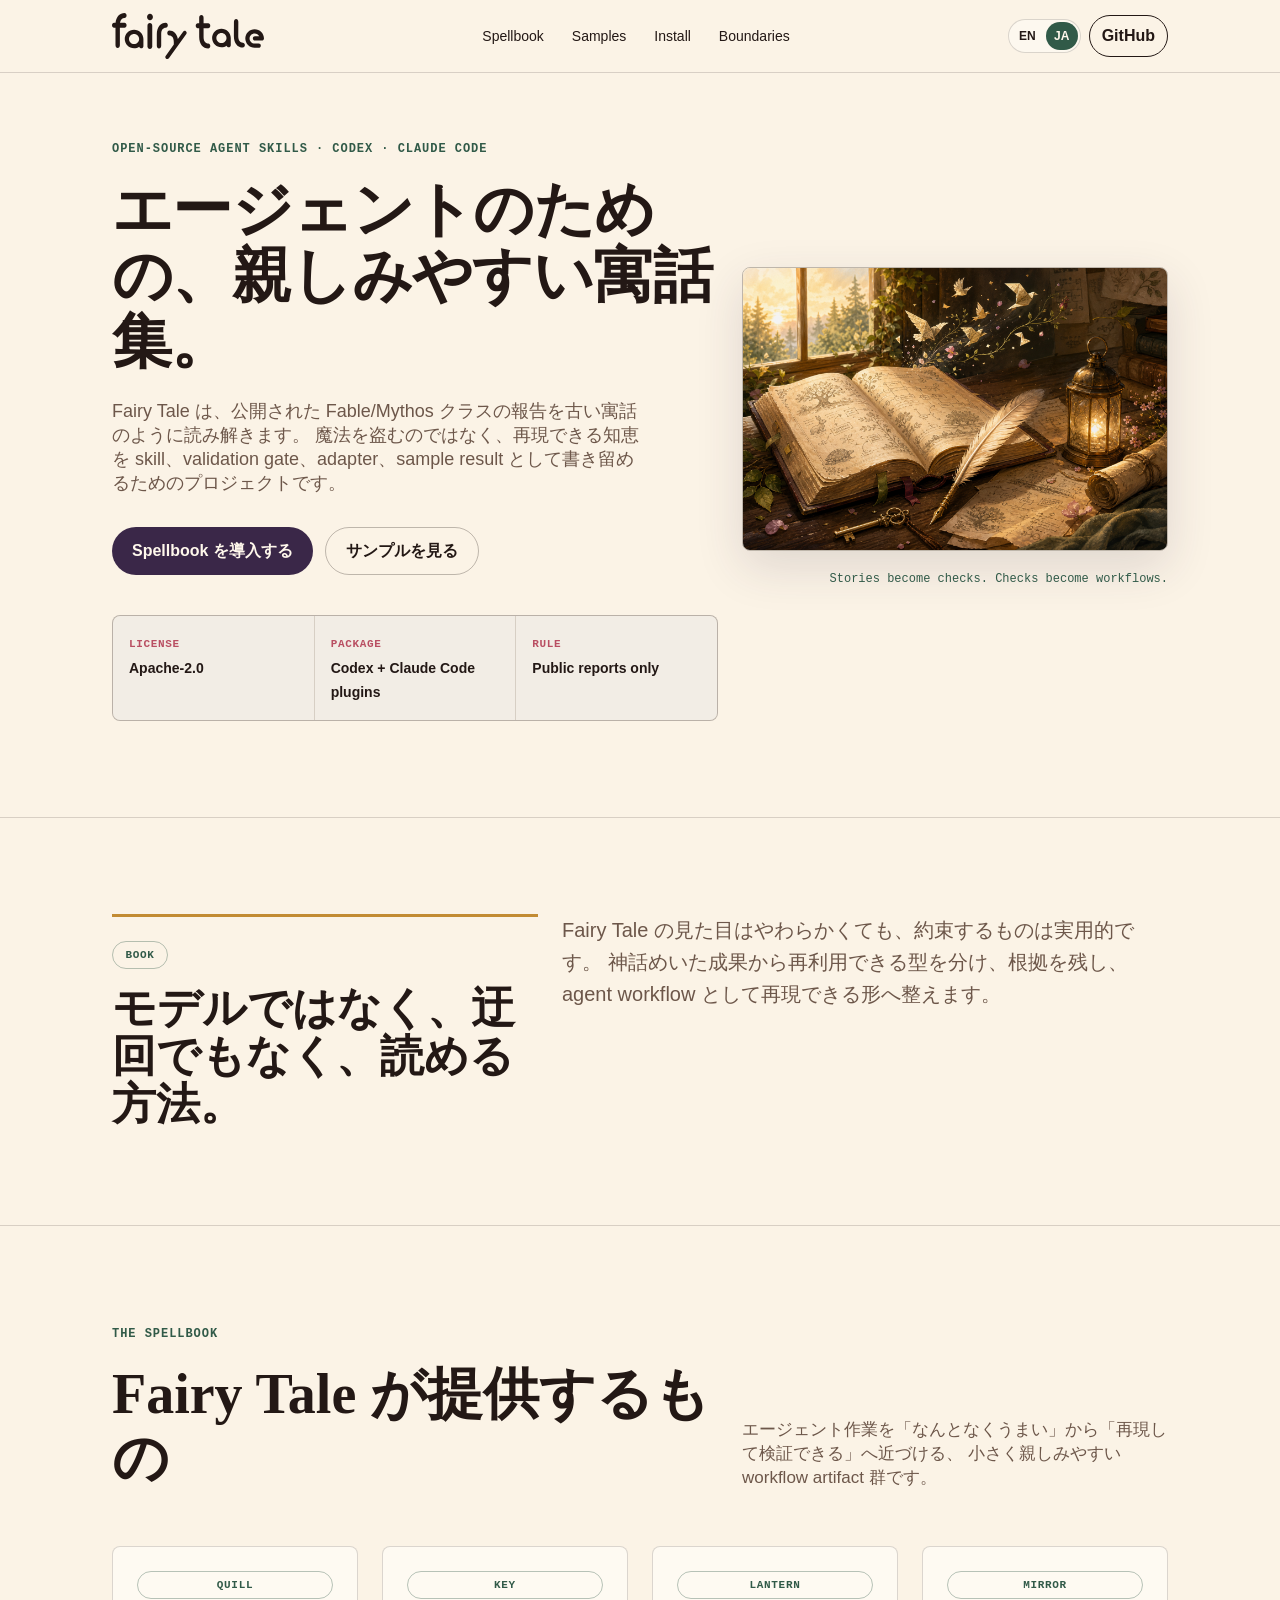
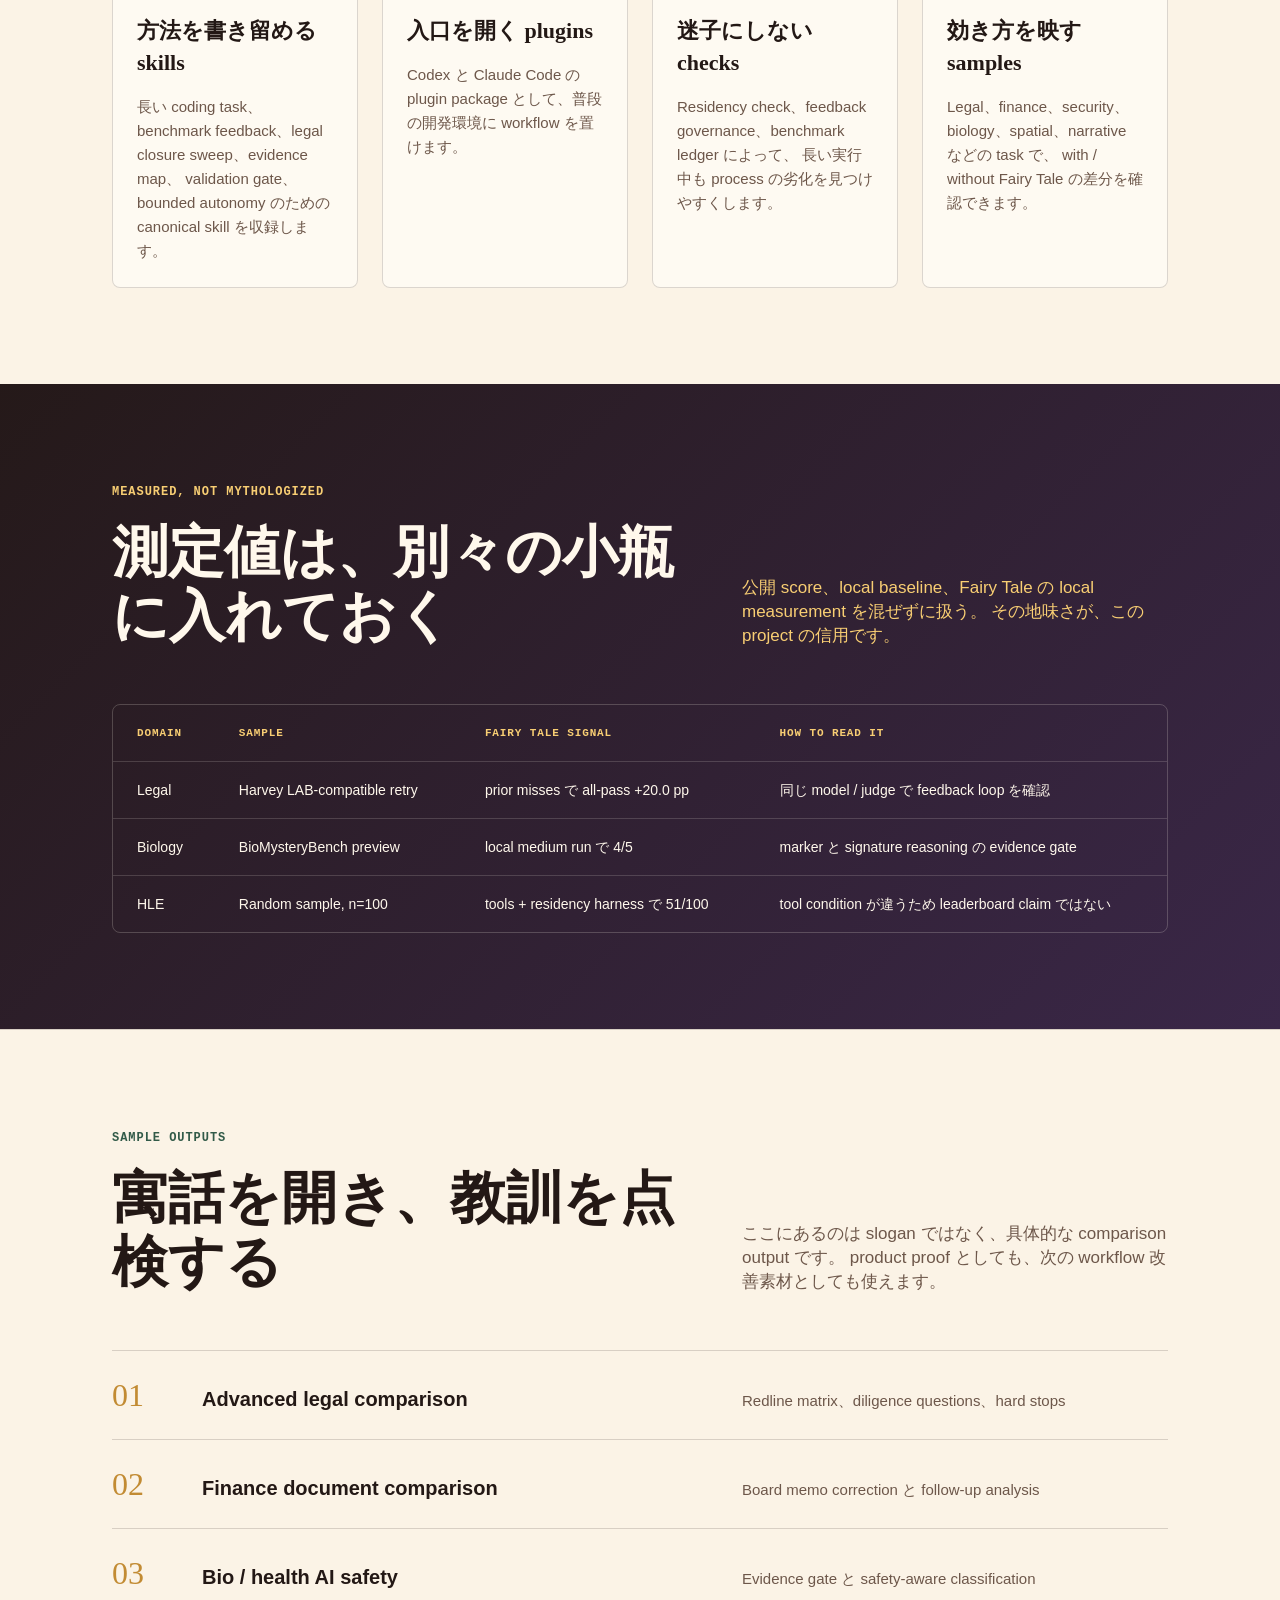
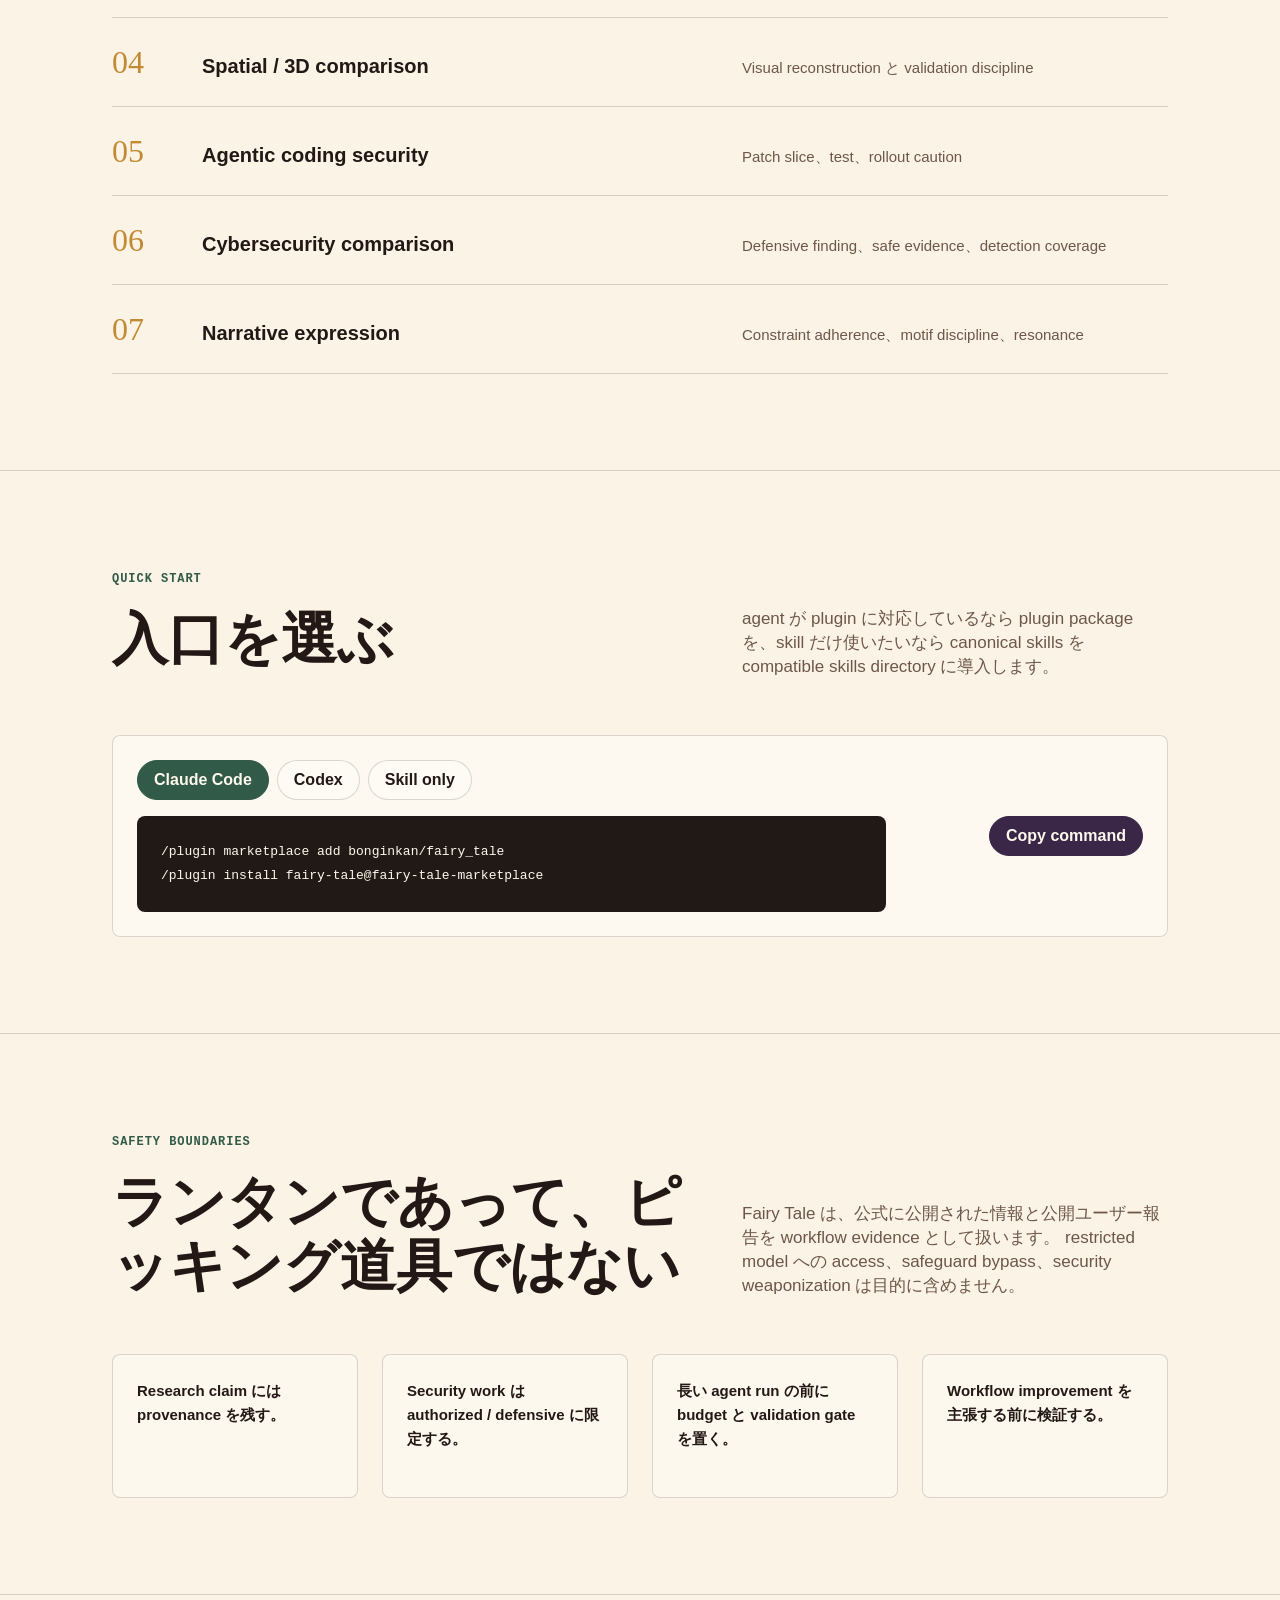
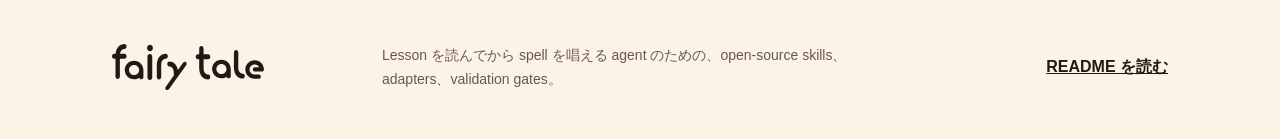
==== lp/ja/index.html @ a1c8cf6e "Add Fairy Tale landing page on Müller-Brockmann grid 12-column modular grid with 8px baseline, share" ====
<!doctype html>
<html lang="ja">
  <head>
    <meta charset="utf-8">
    <meta name="viewport" content="width=device-width, initial-scale=1">
    <title>Fairy Tale - エージェントのための親しみやすいワークフロー寓話集</title>
    <meta
      name="description"
      content="Fairy Tale は、公開された Fable/Mythos レポートを、再現可能な agent skill、plugin package、validation gate、sample result へ翻訳するオープンソースプロジェクトです。"
    >
    <meta name="theme-color" content="#f5ead8">
    <meta property="og:title" content="Fairy Tale - エージェントのためのオープンソース workflow skill">
    <meta
      property="og:description"
      content="公開 Fable/Mythos レポートから、Codex、Claude Code、skill-compatible assistant で使える親しみやすい再現可能 workflow を作ります。"
    >
    <meta property="og:type" content="website">
    <meta property="og:image" content="../assets/fable-workbench.png">
    <link rel="icon" href="../assets/fairy-tale-wordmark.svg" type="image/svg+xml">
    <link rel="alternate" hreflang="en" href="../">
    <link rel="alternate" hreflang="ja" href="./">
    <link rel="stylesheet" href="../styles.css">
    <script type="application/ld+json">
      {
        "@context": "https://schema.org",
        "@type": "SoftwareSourceCode",
        "name": "Fairy Tale",
        "description": "Evidence-driven coding agents のための open-source workflow augmentation skills、plugins、validation gates、adapters、sample results。",
        "programmingLanguage": ["Python", "Rust", "Markdown", "JSON"],
        "license": "https://www.apache.org/licenses/LICENSE-2.0",
        "codeRepository": "https://github.com/bonginkan/fairy_tale",
        "applicationCategory": "DeveloperTool"
      }
    </script>
  </head>
  <body>
    <a class="skip-link" href="#main">本文へスキップ</a>

    <header class="site-header" aria-label="Primary navigation">
      <div class="wrap">
        <a class="brand" href="#top" aria-label="Fairy Tale home">
          <img src="../assets/fairy-tale-wordmark.svg" alt="Fairy Tale wordmark">
        </a>
        <nav class="nav-links" aria-label="Page sections">
          <a href="#spellbook">Spellbook</a>
          <a href="#samples">Samples</a>
          <a href="#install">Install</a>
          <a href="#boundaries">Boundaries</a>
        </nav>
        <div class="header-actions">
          <div class="lang-switch" aria-label="言語切替">
            <a href="../" hreflang="en">EN</a>
            <a class="active" href="./" hreflang="ja" aria-current="page">JA</a>
          </div>
          <a class="github-link" href="https://github.com/bonginkan/fairy_tale">GitHub</a>
        </div>
      </div>
    </header>

    <main id="main">
      <section class="hero" id="top" aria-labelledby="hero-title">
        <div class="wrap">
          <div class="band">
            <div class="hero-copy">
              <p class="eyebrow">Open-source agent skills · Codex · Claude Code</p>
              <h1 id="hero-title">エージェントのための、親しみやすい寓話集。</h1>
              <p class="hero-lede">
                Fairy Tale は、公開された Fable/Mythos クラスの報告を古い寓話のように読み解きます。
                魔法を盗むのではなく、再現できる知恵を skill、validation gate、adapter、sample result
                として書き留めるためのプロジェクトです。
              </p>
              <div class="hero-actions" aria-label="Primary actions">
                <a class="button primary" href="#install">Spellbook を導入する</a>
                <a class="button secondary" href="#samples">サンプルを見る</a>
              </div>
              <dl class="trust-strip" aria-label="Project signals">
                <div>
                  <dt>License</dt>
                  <dd>Apache-2.0</dd>
                </div>
                <div>
                  <dt>Package</dt>
                  <dd>Codex + Claude Code plugins</dd>
                </div>
                <div>
                  <dt>Rule</dt>
                  <dd>Public reports only</dd>
                </div>
              </dl>
            </div>

            <figure class="hero-art">
              <img
                src="../assets/fable-workbench.png"
                alt="開いた寓話集、羽根ペン、鍵、ランタン、ページから舞い上がる紙片の鳥"
              >
              <figcaption>Stories become checks. Checks become workflows.</figcaption>
            </figure>
          </div>
        </div>
      </section>

      <section class="intro-band" aria-label="Core idea">
        <div class="wrap">
          <div class="band">
            <div class="symbol-card">
              <span class="symbol-mark" aria-hidden="true">book</span>
              <h2>モデルではなく、迂回でもなく、読める方法。</h2>
            </div>
            <p class="intro-text">
              Fairy Tale の見た目はやわらかくても、約束するものは実用的です。
              神話めいた成果から再利用できる型を分け、根拠を残し、agent workflow として再現できる形へ整えます。
            </p>
          </div>
        </div>
      </section>

      <section class="section spellbook" id="spellbook" aria-labelledby="spellbook-title">
        <div class="wrap">
          <div class="section-heading">
            <div class="section-kicker">The Spellbook</div>
            <h2 id="spellbook-title">Fairy Tale が提供するもの</h2>
            <p>
              エージェント作業を「なんとなくうまい」から「再現して検証できる」へ近づける、
              小さく親しみやすい workflow artifact 群です。
            </p>
          </div>

          <div class="feature-grid">
            <article>
              <span class="feature-icon">quill</span>
              <h3>方法を書き留める skills</h3>
              <p>
                長い coding task、benchmark feedback、legal closure sweep、evidence map、
                validation gate、bounded autonomy のための canonical skill を収録します。
              </p>
            </article>
            <article>
              <span class="feature-icon">key</span>
              <h3>入口を開く plugins</h3>
              <p>
                Codex と Claude Code の plugin package として、普段の開発環境に workflow を置けます。
              </p>
            </article>
            <article>
              <span class="feature-icon">lantern</span>
              <h3>迷子にしない checks</h3>
              <p>
                Residency check、feedback governance、benchmark ledger によって、
                長い実行中も process の劣化を見つけやすくします。
              </p>
            </article>
            <article>
              <span class="feature-icon">mirror</span>
              <h3>効き方を映す samples</h3>
              <p>
                Legal、finance、security、biology、spatial、narrative などの task で、
                with / without Fairy Tale の差分を確認できます。
              </p>
            </article>
          </div>
        </div>
      </section>

      <section class="section snapshot" aria-labelledby="snapshot-title">
        <div class="wrap">
          <div class="section-heading">
            <div class="section-kicker">Measured, Not Mythologized</div>
            <h2 id="snapshot-title">測定値は、別々の小瓶に入れておく</h2>
            <p>
              公開 score、local baseline、Fairy Tale の local measurement を混ぜずに扱う。
              その地味さが、この project の信用です。
            </p>
          </div>

          <div class="snapshot-table" role="region" aria-label="Benchmark snapshot" tabindex="0">
            <table>
              <thead>
                <tr>
                  <th>Domain</th>
                  <th>Sample</th>
                  <th>Fairy Tale signal</th>
                  <th>How to read it</th>
                </tr>
              </thead>
              <tbody>
                <tr>
                  <td>Legal</td>
                  <td>Harvey LAB-compatible retry</td>
                  <td>prior misses で all-pass +20.0 pp</td>
                  <td>同じ model / judge で feedback loop を確認</td>
                </tr>
                <tr>
                  <td>Biology</td>
                  <td>BioMysteryBench preview</td>
                  <td>local medium run で 4/5</td>
                  <td>marker と signature reasoning の evidence gate</td>
                </tr>
                <tr>
                  <td>HLE</td>
                  <td>Random sample, n=100</td>
                  <td>tools + residency harness で 51/100</td>
                  <td>tool condition が違うため leaderboard claim ではない</td>
                </tr>
              </tbody>
            </table>
          </div>
        </div>
      </section>

      <section class="section samples" id="samples" aria-labelledby="samples-title">
        <div class="wrap">
          <div class="section-heading">
            <div class="section-kicker">Sample Outputs</div>
            <h2 id="samples-title">寓話を開き、教訓を点検する</h2>
            <p>
              ここにあるのは slogan ではなく、具体的な comparison output です。
              product proof としても、次の workflow 改善素材としても使えます。
            </p>
          </div>

          <div class="sample-list">
            <a href="../../sample_results/01-advanced-legal-comparison.md">
              <span>01</span>
              <strong>Advanced legal comparison</strong>
              <em>Redline matrix、diligence questions、hard stops</em>
            </a>
            <a href="../../sample_results/02-finance-document-comparison.md">
              <span>02</span>
              <strong>Finance document comparison</strong>
              <em>Board memo correction と follow-up analysis</em>
            </a>
            <a href="../../sample_results/03-bio-health-ai-safety-comparison.md">
              <span>03</span>
              <strong>Bio / health AI safety</strong>
              <em>Evidence gate と safety-aware classification</em>
            </a>
            <a href="../../sample_results/04-spatial-3d-comparison.md">
              <span>04</span>
              <strong>Spatial / 3D comparison</strong>
              <em>Visual reconstruction と validation discipline</em>
            </a>
            <a href="../../sample_results/05-agentic-coding-security-comparison.md">
              <span>05</span>
              <strong>Agentic coding security</strong>
              <em>Patch slice、test、rollout caution</em>
            </a>
            <a href="../../sample_results/06-cybersecurity-comparison.md">
              <span>06</span>
              <strong>Cybersecurity comparison</strong>
              <em>Defensive finding、safe evidence、detection coverage</em>
            </a>
            <a href="../../sample_results/07-narrative-expression-comparison.md">
              <span>07</span>
              <strong>Narrative expression</strong>
              <em>Constraint adherence、motif discipline、resonance</em>
            </a>
          </div>
        </div>
      </section>

      <section class="section install" id="install" aria-labelledby="install-title">
        <div class="wrap">
          <div class="section-heading">
            <div class="section-kicker">Quick Start</div>
            <h2 id="install-title">入口を選ぶ</h2>
            <p>
              agent が plugin に対応しているなら plugin package を、skill だけ使いたいなら
              canonical skills を compatible skills directory に導入します。
            </p>
          </div>

          <div class="command-panel">
            <div class="tabs" role="tablist" aria-label="Install methods">
              <button class="tab active" type="button" role="tab" aria-selected="true" aria-controls="cmd-claude" id="tab-claude">
                Claude Code
              </button>
              <button class="tab" type="button" role="tab" aria-selected="false" aria-controls="cmd-codex" id="tab-codex">
                Codex
              </button>
              <button class="tab" type="button" role="tab" aria-selected="false" aria-controls="cmd-skills" id="tab-skills">
                Skill only
              </button>
            </div>
            <div class="command-body">
              <pre id="cmd-claude" role="tabpanel" aria-labelledby="tab-claude"><code>/plugin marketplace add bonginkan/fairy_tale
/plugin install fairy-tale@fairy-tale-marketplace</code></pre>
              <pre id="cmd-codex" role="tabpanel" aria-labelledby="tab-codex" hidden><code>codex plugin marketplace add bonginkan/fairy_tale</code></pre>
              <pre id="cmd-skills" role="tabpanel" aria-labelledby="tab-skills" hidden><code>mkdir -p "$HOME/.codex/skills"
curl -fsSL https://raw.githubusercontent.com/bonginkan/fairy_tale/main/install.sh | sh -s -- --agent codex</code></pre>
            </div>
            <button class="copy-button" type="button">Copy command</button>
          </div>
        </div>
      </section>

      <section class="section boundaries" id="boundaries" aria-labelledby="boundaries-title">
        <div class="wrap">
          <div class="section-heading">
            <div class="section-kicker">Safety Boundaries</div>
            <h2 id="boundaries-title">ランタンであって、ピッキング道具ではない</h2>
            <p>
              Fairy Tale は、公式に公開された情報と公開ユーザー報告を workflow evidence として扱います。
              restricted model への access、safeguard bypass、security weaponization は目的に含めません。
            </p>
          </div>

          <ul class="boundary-list">
            <li>Research claim には provenance を残す。</li>
            <li>Security work は authorized / defensive に限定する。</li>
            <li>長い agent run の前に budget と validation gate を置く。</li>
            <li>Workflow improvement を主張する前に検証する。</li>
          </ul>
        </div>
      </section>
    </main>

    <footer class="site-footer">
      <div class="wrap">
        <img src="../assets/fairy-tale-wordmark.svg" alt="Fairy Tale wordmark">
        <p>
          Lesson を読んでから spell を唱える agent のための、open-source skills、
          adapters、validation gates。
        </p>
        <a href="../../README_ja.md">README を読む</a>
      </div>
    </footer>

    <script src="../script.js"></script>
  </body>
</html>
---- lp/styles.css ----
/* Fairy Tale LP — Müller-Brockmann modular grid (12 cols, 8px baseline) */

:root {
  /* Grid tokens — single source of truth (overlay reads the same vars) */
  --cols: 12;
  --bl: 8px;
  --lh: 24px;
  --gutter: 24px;
  --margin: 32px;
  --maxw: 1200px;

  /* Brand palette (kept from prior design) */
  --paper: #fbf3e6;
  --paper-deep: #efd8b5;
  --ink: #231815;
  --ink-soft: #6d574a;
  --moss: #315a48;
  --rose: #b94f62;
  --plum: #3a2748;
  --gold: #c28b33;
  --lantern: #f8ce73;
  --line: rgba(35, 24, 21, 0.16);
  --line-strong: rgba(35, 24, 21, 0.28);
  --shadow: 0 16px 48px rgba(58, 39, 72, 0.14);
  --radius: 8px;
}

@media (min-width: 720px) {
  :root { --margin: 48px; }
}
@media (min-width: 1080px) {
  :root { --margin: 72px; }
}

* { box-sizing: border-box; }

html { scroll-behavior: smooth; }

body {
  margin: 0;
  color: var(--ink);
  background: var(--paper);
  font-family: ui-sans-serif, -apple-system, BlinkMacSystemFont, "Segoe UI", sans-serif;
  font-size: 16px;
  line-height: var(--lh);
  -webkit-font-smoothing: antialiased;
}

a { color: inherit; }
img { display: block; max-width: 100%; }

/* ---------- Type rhythm — all line-heights are multiples of --bl ---------- */
h1, h2, h3, h4 { margin: 0; }
p, ul, ol, dl, dd, figure { margin: 0; }

/* ---------- The wrap: every section's content lives in this box ---------- */
.wrap {
  position: relative;
  max-width: var(--maxw);
  margin: 0 auto;
  padding: 0 var(--margin);
}

/* ---------- The band: a 12-col subgrid row inside .wrap ---------- */
.band {
  display: grid;
  grid-template-columns: repeat(var(--cols), 1fr);
  column-gap: var(--gutter);
  align-items: start;
}

/* Column-line helpers (used inline via class) */
.c-1-13 { grid-column: 1 / 13; }
.c-1-7  { grid-column: 1 / 7; }
.c-1-8  { grid-column: 1 / 8; }
.c-1-9  { grid-column: 1 / 9; }
.c-7-13 { grid-column: 7 / 13; }
.c-8-13 { grid-column: 8 / 13; }
.c-9-13 { grid-column: 9 / 13; }

/* ---------- Skip link ---------- */
.skip-link {
  position: absolute;
  left: 16px;
  top: 16px;
  z-index: 10;
  padding: 8px 16px;
  background: var(--ink);
  color: var(--paper);
  transform: translateY(-200%);
}
.skip-link:focus { transform: translateY(0); }

/* ---------- Header ---------- */
.site-header {
  position: sticky;
  top: 0;
  z-index: 5;
  background: rgba(251, 243, 230, 0.88);
  backdrop-filter: blur(18px);
  border-bottom: 1px solid var(--line);
}
.site-header .wrap {
  display: grid;
  grid-template-columns: auto 1fr auto;
  align-items: center;
  gap: 24px;
  min-height: 72px;
}

.brand img { width: 152px; height: auto; }

.nav-links {
  display: flex;
  justify-content: center;
  gap: 4px;
  font-size: 14px;
}
.nav-links a,
.github-link,
.lang-switch a {
  padding: 8px 12px;
  border-radius: 999px;
  text-decoration: none;
  line-height: var(--lh);
}
.nav-links a:hover,
.github-link:hover,
.lang-switch a:hover {
  background: rgba(49, 90, 72, 0.10);
}

.header-actions {
  display: flex;
  align-items: center;
  justify-content: flex-end;
  gap: 8px;
}

.lang-switch {
  display: inline-flex;
  gap: 2px;
  padding: 2px;
  border: 1px solid var(--line);
  border-radius: 999px;
  background: rgba(255, 252, 245, 0.58);
  font-size: 12px;
  font-weight: 800;
}
.lang-switch a {
  display: inline-flex;
  align-items: center;
  justify-content: center;
  min-width: 32px;
  min-height: 28px;
  padding: 0 8px;
}
.lang-switch a.active { background: var(--moss); color: #fff8ec; }

.github-link {
  border: 1px solid var(--ink);
  font-weight: 700;
}

/* ---------- HERO ---------- */
.hero { padding: 64px 0 96px; }
.hero .band {
  align-items: center;
  row-gap: 32px;
}

.hero-copy { grid-column: 1 / 8; }
.hero-art  { grid-column: 8 / 13; }

.eyebrow,
.section-kicker {
  margin: 0 0 16px;
  color: var(--moss);
  font-family: ui-monospace, SFMono-Regular, Menlo, Consolas, monospace;
  font-size: 12px;
  font-weight: 800;
  letter-spacing: 0.08em;
  line-height: var(--lh);
  text-transform: uppercase;
}

h1, h2 {
  font-family: Georgia, "Times New Roman", serif;
  font-weight: 700;
}

h1 {
  font-size: clamp(36px, 4.8vw, 60px);
  line-height: 1.1;
  letter-spacing: -0.01em;
  margin-bottom: 24px;
}

@media (max-width: 1080px) {
  h1 { font-size: clamp(34px, 5vw, 52px); }
}

.hero-lede {
  max-width: 540px;
  color: var(--ink-soft);
  font-size: 18px;
  line-height: var(--lh);
  margin-bottom: 32px;
}

.hero-actions {
  display: flex;
  flex-wrap: wrap;
  gap: 12px;
  margin-bottom: 40px;
}

.button {
  display: inline-flex;
  align-items: center;
  justify-content: center;
  height: 48px;
  padding: 0 20px;
  border-radius: 999px;
  font-weight: 700;
  text-decoration: none;
  line-height: 48px;
}
.button.primary { background: var(--plum); color: #fff8ec; }
.button.secondary {
  border: 1px solid var(--line-strong);
  background: transparent;
}

.trust-strip {
  display: grid;
  grid-template-columns: repeat(3, minmax(0, 1fr));
  gap: 1px;
  border: 1px solid var(--line);
  border-radius: var(--radius);
  overflow: hidden;
  background: var(--line);
}
.trust-strip > div {
  padding: 16px;
  background: rgba(255, 252, 245, 0.68);
}
.trust-strip dt {
  color: var(--rose);
  font-family: ui-monospace, SFMono-Regular, Menlo, Consolas, monospace;
  font-size: 11px;
  font-weight: 800;
  line-height: var(--lh);
  text-transform: uppercase;
  letter-spacing: 0.06em;
}
.trust-strip dd {
  margin: 0;
  font-size: 14px;
  font-weight: 700;
  line-height: var(--lh);
}

.hero-art { margin: 0; position: relative; }
.hero-art img {
  width: 100%;
  aspect-ratio: 3 / 2;
  object-fit: cover;
  border: 1px solid var(--line-strong);
  border-radius: var(--radius);
  box-shadow: var(--shadow);
}
.hero-art figcaption {
  margin-top: 16px;
  color: var(--moss);
  font-family: ui-monospace, SFMono-Regular, Menlo, Consolas, monospace;
  font-size: 12px;
  line-height: var(--lh);
  text-align: right;
}

/* ---------- Sections — uniform vertical rhythm ---------- */
.section,
.intro-band {
  padding: 96px 0;
  border-top: 1px solid var(--line);
}

.intro-band .band { row-gap: 24px; }
.intro-band .symbol-card { grid-column: 1 / 6; }
.intro-band .intro-text  { grid-column: 6 / 13; }

.symbol-card {
  border-top: 3px solid var(--gold);
  padding-top: 24px;
}

.symbol-mark,
.feature-icon {
  display: inline-flex;
  align-items: center;
  justify-content: center;
  height: 28px;
  min-width: 56px;
  padding: 0 12px;
  margin-bottom: 16px;
  border: 1px solid rgba(49, 90, 72, 0.35);
  border-radius: 999px;
  color: var(--moss);
  font-family: ui-monospace, SFMono-Regular, Menlo, Consolas, monospace;
  font-size: 11px;
  font-weight: 800;
  line-height: 28px;
  letter-spacing: 0.06em;
  text-transform: uppercase;
}

.intro-band h2 {
  font-size: clamp(28px, 3.6vw, 44px);
  line-height: 48px;
}

.intro-band p {
  color: var(--ink-soft);
  font-size: clamp(17px, 1.6vw, 20px);
  line-height: 32px;
}

/* Section heading band */
.section > .wrap > .section-heading {
  display: grid;
  grid-template-columns: repeat(var(--cols), 1fr);
  column-gap: var(--gutter);
  margin-bottom: 56px;
}
.section-heading .section-kicker { grid-column: 1 / 13; }
.section-heading h2 { grid-column: 1 / 8; }
.section-heading > p { grid-column: 8 / 13; }

.section-heading h2 {
  font-size: clamp(32px, 4.4vw, 56px);
  line-height: 64px;
}
.section-heading > p {
  color: var(--ink-soft);
  font-size: 17px;
  line-height: var(--lh);
  align-self: end;
}

/* ---------- Spellbook (feature grid) ---------- */
.feature-grid {
  display: grid;
  grid-template-columns: repeat(var(--cols), 1fr);
  column-gap: var(--gutter);
  row-gap: var(--gutter);
}
.feature-grid article {
  grid-column: span 3;
  min-height: 280px;
  padding: 24px;
  border: 1px solid var(--line);
  border-radius: var(--radius);
  background: rgba(255, 252, 245, 0.78);
  display: flex;
  flex-direction: column;
}
.feature-grid h3 {
  font-family: Georgia, "Times New Roman", serif;
  font-size: 22px;
  line-height: 32px;
  margin: 0 0 16px;
}
.feature-grid p {
  color: var(--ink-soft);
  font-size: 15px;
  line-height: var(--lh);
}

/* ---------- Snapshot (full-width background, content stays in .wrap) ---------- */
.snapshot {
  color: #fff8ec;
  background:
    linear-gradient(135deg, rgba(35, 24, 21, 0.92), rgba(58, 39, 72, 0.92)),
    var(--plum);
  border-top: 0;
}
.snapshot .section-kicker,
.snapshot .section-heading > p {
  color: var(--lantern);
}

.snapshot-table {
  border: 1px solid rgba(255, 248, 236, 0.20);
  border-radius: var(--radius);
  overflow-x: auto;
}
table {
  width: 100%;
  min-width: 720px;
  border-collapse: collapse;
}
th, td {
  padding: 16px 24px;
  border-bottom: 1px solid rgba(255, 248, 236, 0.16);
  text-align: left;
  vertical-align: top;
  font-size: 14px;
  line-height: var(--lh);
}
tbody tr:last-child td { border-bottom: 0; }
th {
  color: var(--lantern);
  font-family: ui-monospace, SFMono-Regular, Menlo, Consolas, monospace;
  font-size: 11px;
  font-weight: 800;
  letter-spacing: 0.08em;
  text-transform: uppercase;
}

/* ---------- Samples ---------- */
.sample-list { border-top: 1px solid var(--line); }
.sample-list a {
  display: grid;
  grid-template-columns: repeat(var(--cols), 1fr);
  column-gap: var(--gutter);
  align-items: baseline;
  padding: 24px 0;
  border-bottom: 1px solid var(--line);
  text-decoration: none;
}
.sample-list a:hover strong { color: var(--rose); }
.sample-list span {
  grid-column: 1 / 2;
  color: var(--gold);
  font-family: Georgia, "Times New Roman", serif;
  font-size: 32px;
  line-height: 40px;
}
.sample-list strong {
  grid-column: 2 / 8;
  font-size: 20px;
  line-height: 32px;
  font-weight: 700;
}
.sample-list em {
  grid-column: 8 / 13;
  color: var(--ink-soft);
  font-style: normal;
  font-size: 15px;
  line-height: var(--lh);
}

/* ---------- Install (command panel) ---------- */
.command-panel {
  display: grid;
  grid-template-columns: repeat(var(--cols), 1fr);
  column-gap: var(--gutter);
  row-gap: 16px;
  padding: 24px;
  border: 1px solid var(--line);
  border-radius: var(--radius);
  background: rgba(255, 252, 245, 0.66);
}
.tabs {
  grid-column: 1 / 13;
  display: flex;
  flex-wrap: wrap;
  gap: 8px;
}
.command-body { grid-column: 1 / 10; min-width: 0; }
.copy-button  { grid-column: 10 / 13; align-self: start; height: 40px; }

.tab,
.copy-button {
  height: 40px;
  border: 1px solid var(--line);
  border-radius: 999px;
  background: rgba(255, 255, 255, 0.36);
  color: var(--ink);
  font: inherit;
  font-weight: 700;
  cursor: pointer;
  line-height: 38px;
}
.tab { padding: 0 16px; }
.tab.active { background: var(--moss); color: #fff8ec; border-color: var(--moss); }

pre {
  margin: 0;
  overflow-x: auto;
  border-radius: var(--radius);
  background: #211915;
  color: #fff8ec;
}
code {
  display: block;
  padding: 24px;
  font-family: ui-monospace, SFMono-Regular, Menlo, Consolas, monospace;
  font-size: 13px;
  line-height: var(--lh);
}
.copy-button {
  padding: 0 16px;
  background: var(--plum);
  color: #fff8ec;
  border-color: var(--plum);
  justify-self: end;
  min-width: 144px;
}

/* ---------- Boundaries ---------- */
.boundary-list {
  display: grid;
  grid-template-columns: repeat(var(--cols), 1fr);
  column-gap: var(--gutter);
  row-gap: var(--gutter);
  padding: 0;
  list-style: none;
}
.boundary-list li {
  grid-column: span 3;
  min-height: 144px;
  padding: 24px;
  border: 1px solid var(--line);
  border-radius: var(--radius);
  background: rgba(255, 252, 245, 0.56);
  color: var(--ink);
  font-size: 15px;
  font-weight: 600;
  line-height: var(--lh);
}

/* ---------- Footer ---------- */
.site-footer {
  border-top: 1px solid var(--line);
  padding: 48px 0;
}
.site-footer .wrap {
  display: grid;
  grid-template-columns: repeat(var(--cols), 1fr);
  column-gap: var(--gutter);
  row-gap: 16px;
  align-items: center;
}
.site-footer img { grid-column: 1 / 4; width: 152px; }
.site-footer p   { grid-column: 4 / 10; color: var(--ink-soft); font-size: 14px; line-height: var(--lh); }
.site-footer a   { grid-column: 10 / 13; font-weight: 700; text-align: right; }

/* ---------- Responsive ---------- */
@media (max-width: 1080px) {
  .hero-copy { grid-column: 1 / 8; }
  .hero-art  { grid-column: 8 / 13; }
  .feature-grid article { grid-column: span 6; }
  .boundary-list li { grid-column: span 6; }
}

@media (max-width: 860px) {
  .nav-links { display: none; }
  .hero { padding: 48px 0 64px; }
  .hero-copy { grid-column: 1 / 13; }
  .hero-art  { grid-column: 1 / 13; }
  .section, .intro-band { padding: 64px 0; }
  .intro-band .symbol-card { grid-column: 1 / 13; }
  .intro-band .intro-text  { grid-column: 1 / 13; }
  .section-heading h2 { grid-column: 1 / 13; }
  .section-heading > p { grid-column: 1 / 13; }
  .sample-list span    { grid-column: 1 / 3; }
  .sample-list strong  { grid-column: 3 / 13; }
  .sample-list em      { grid-column: 3 / 13; }
  .command-body, .copy-button { grid-column: 1 / 13; }
  .copy-button { justify-self: stretch; }
  .site-footer img { grid-column: 1 / 13; }
  .site-footer p   { grid-column: 1 / 13; }
  .site-footer a   { grid-column: 1 / 13; text-align: left; }
}

@media (max-width: 560px) {
  :root { --margin: 24px; }
  .feature-grid article { grid-column: 1 / 13; min-height: 0; }
  .boundary-list li     { grid-column: 1 / 13; min-height: 0; }
  .trust-strip { grid-template-columns: 1fr; }
  h1 { font-size: 40px; line-height: 48px; }
  .section-heading h2 { font-size: 32px; line-height: 40px; }
  .intro-band h2 { font-size: 26px; line-height: 32px; }
  .brand img { width: 128px; }
}
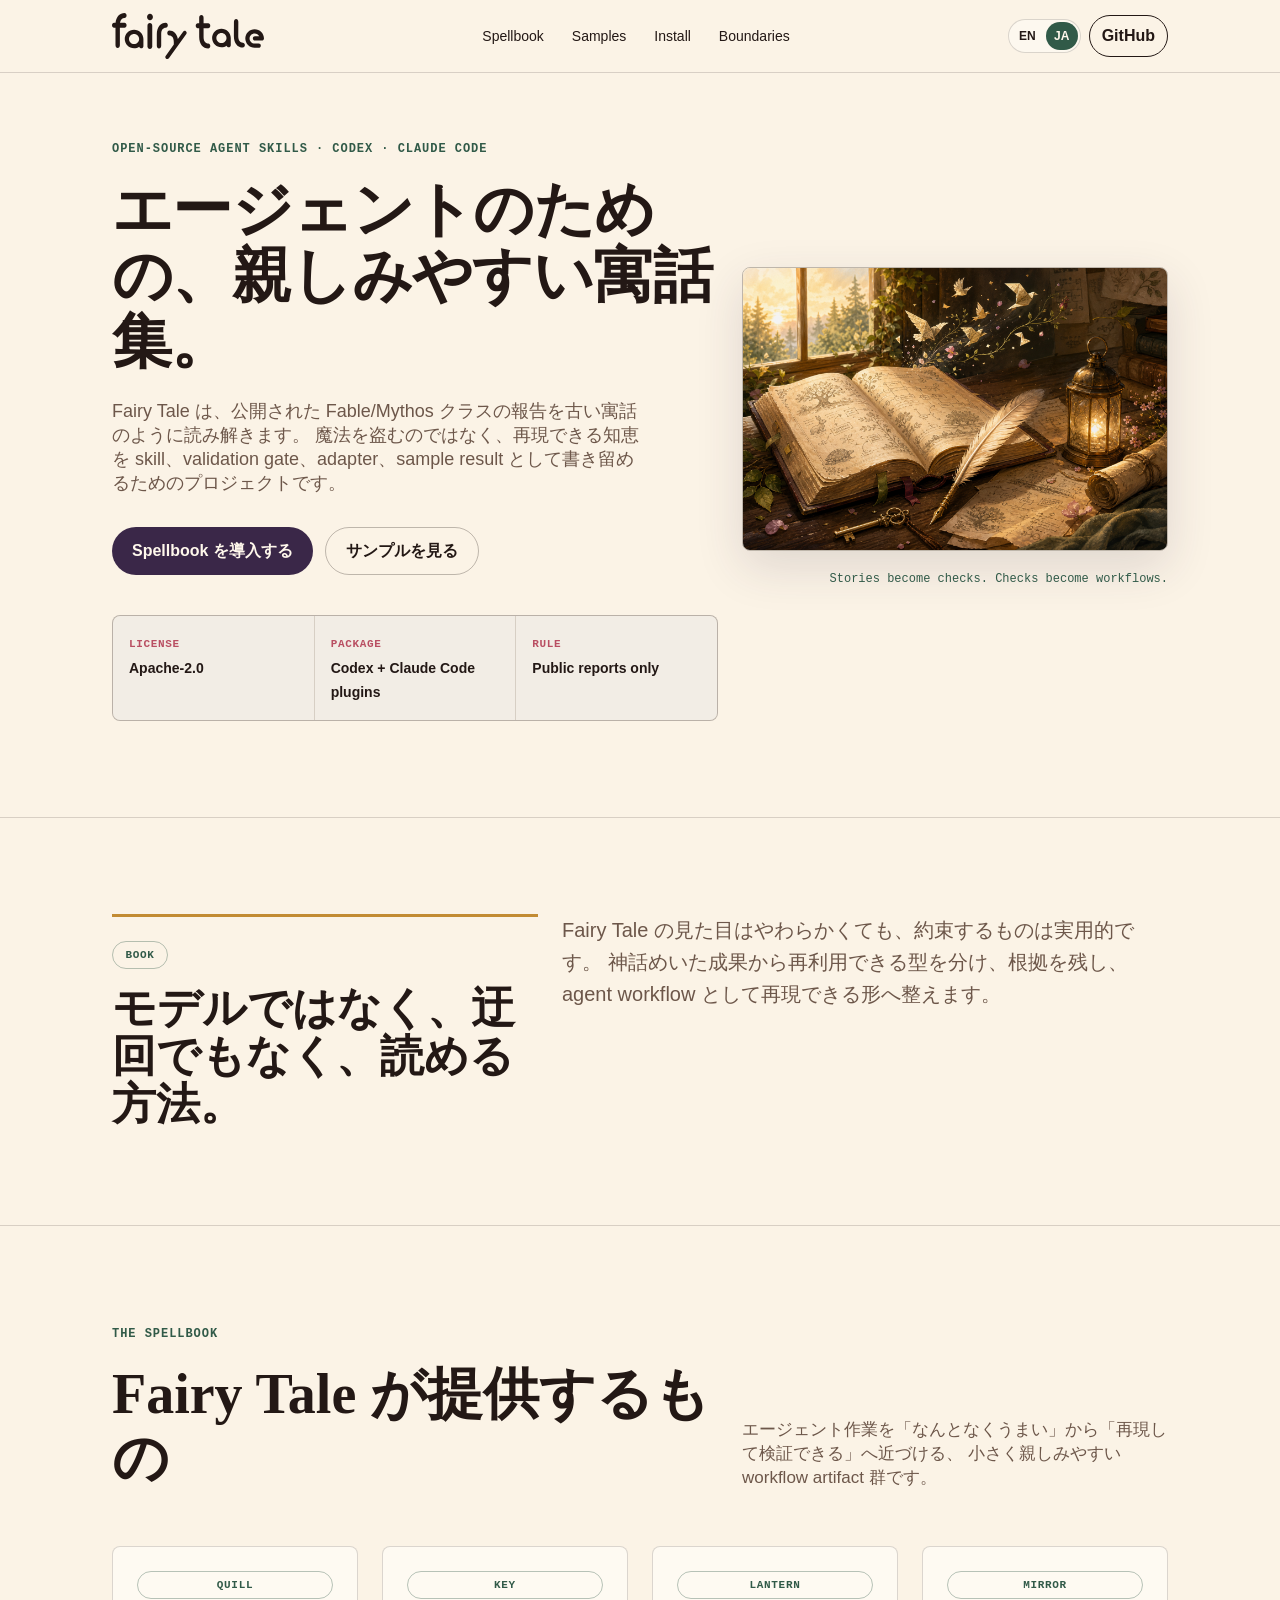
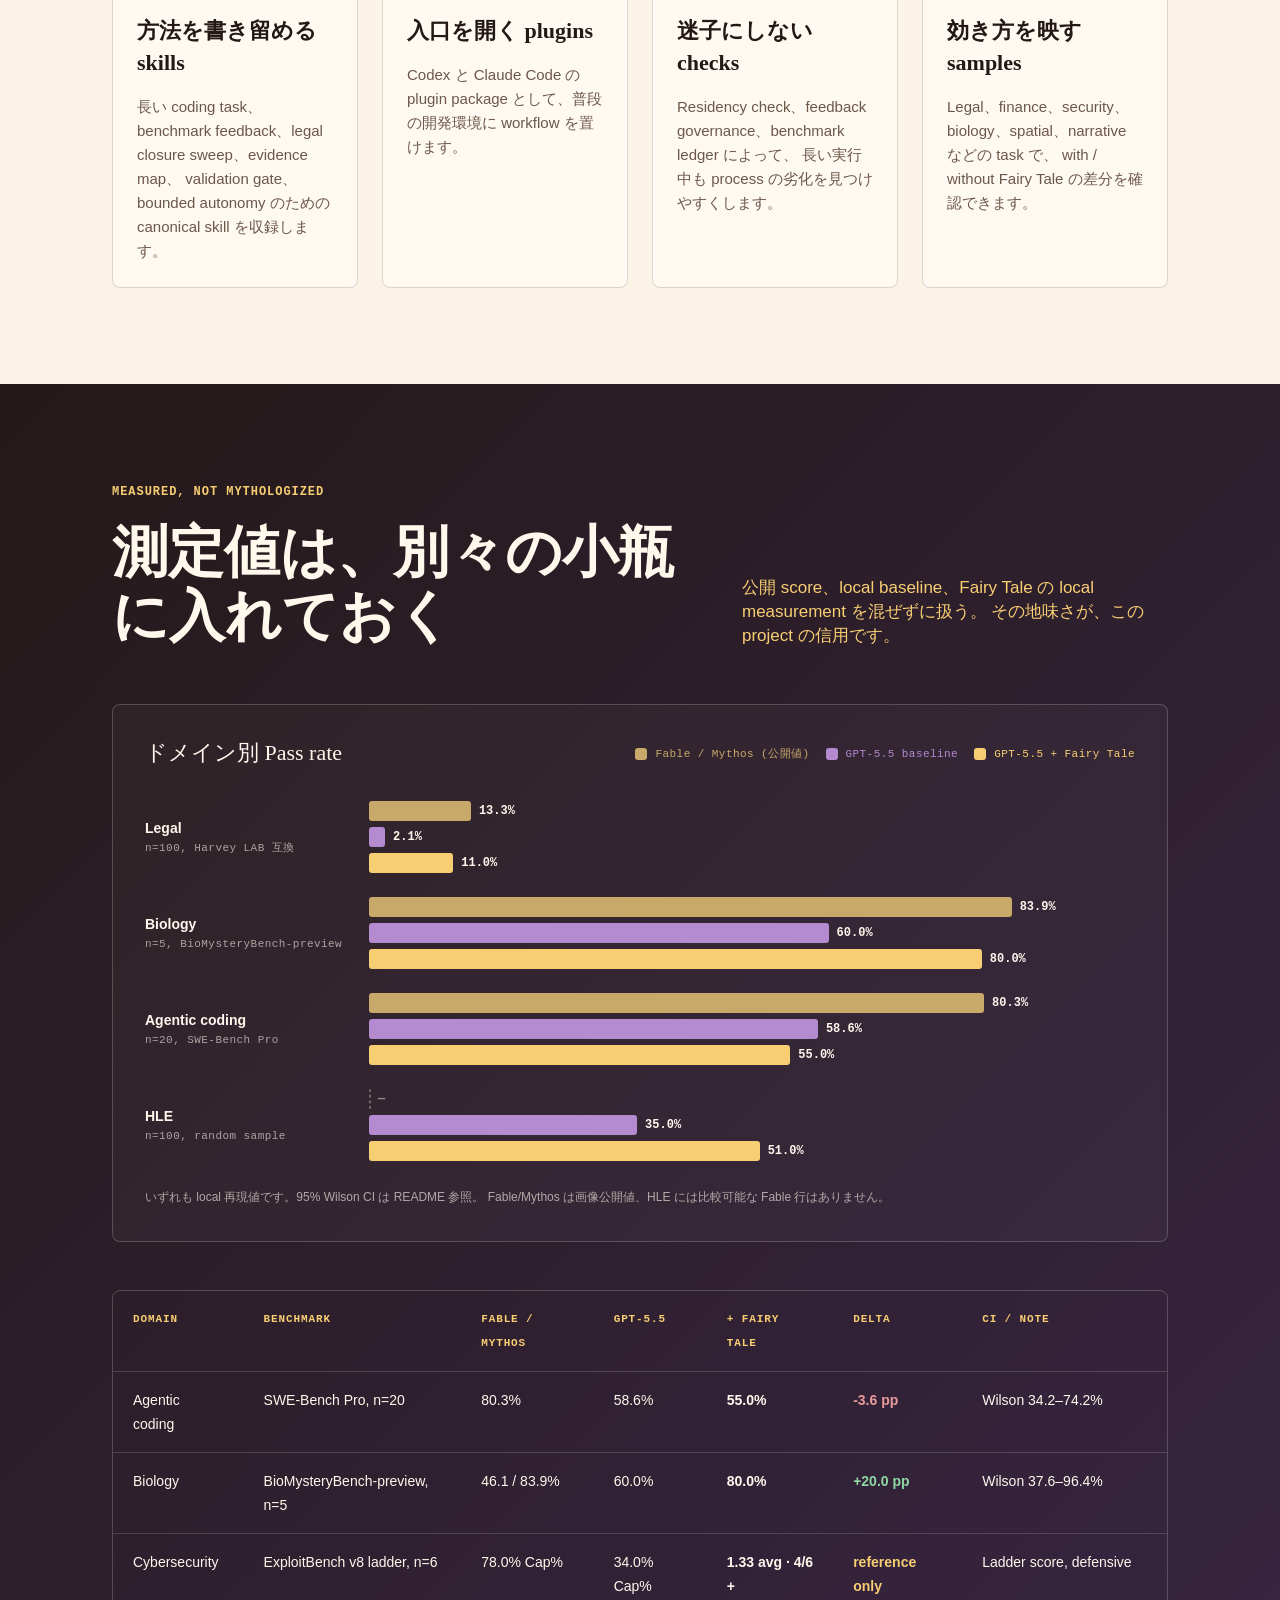
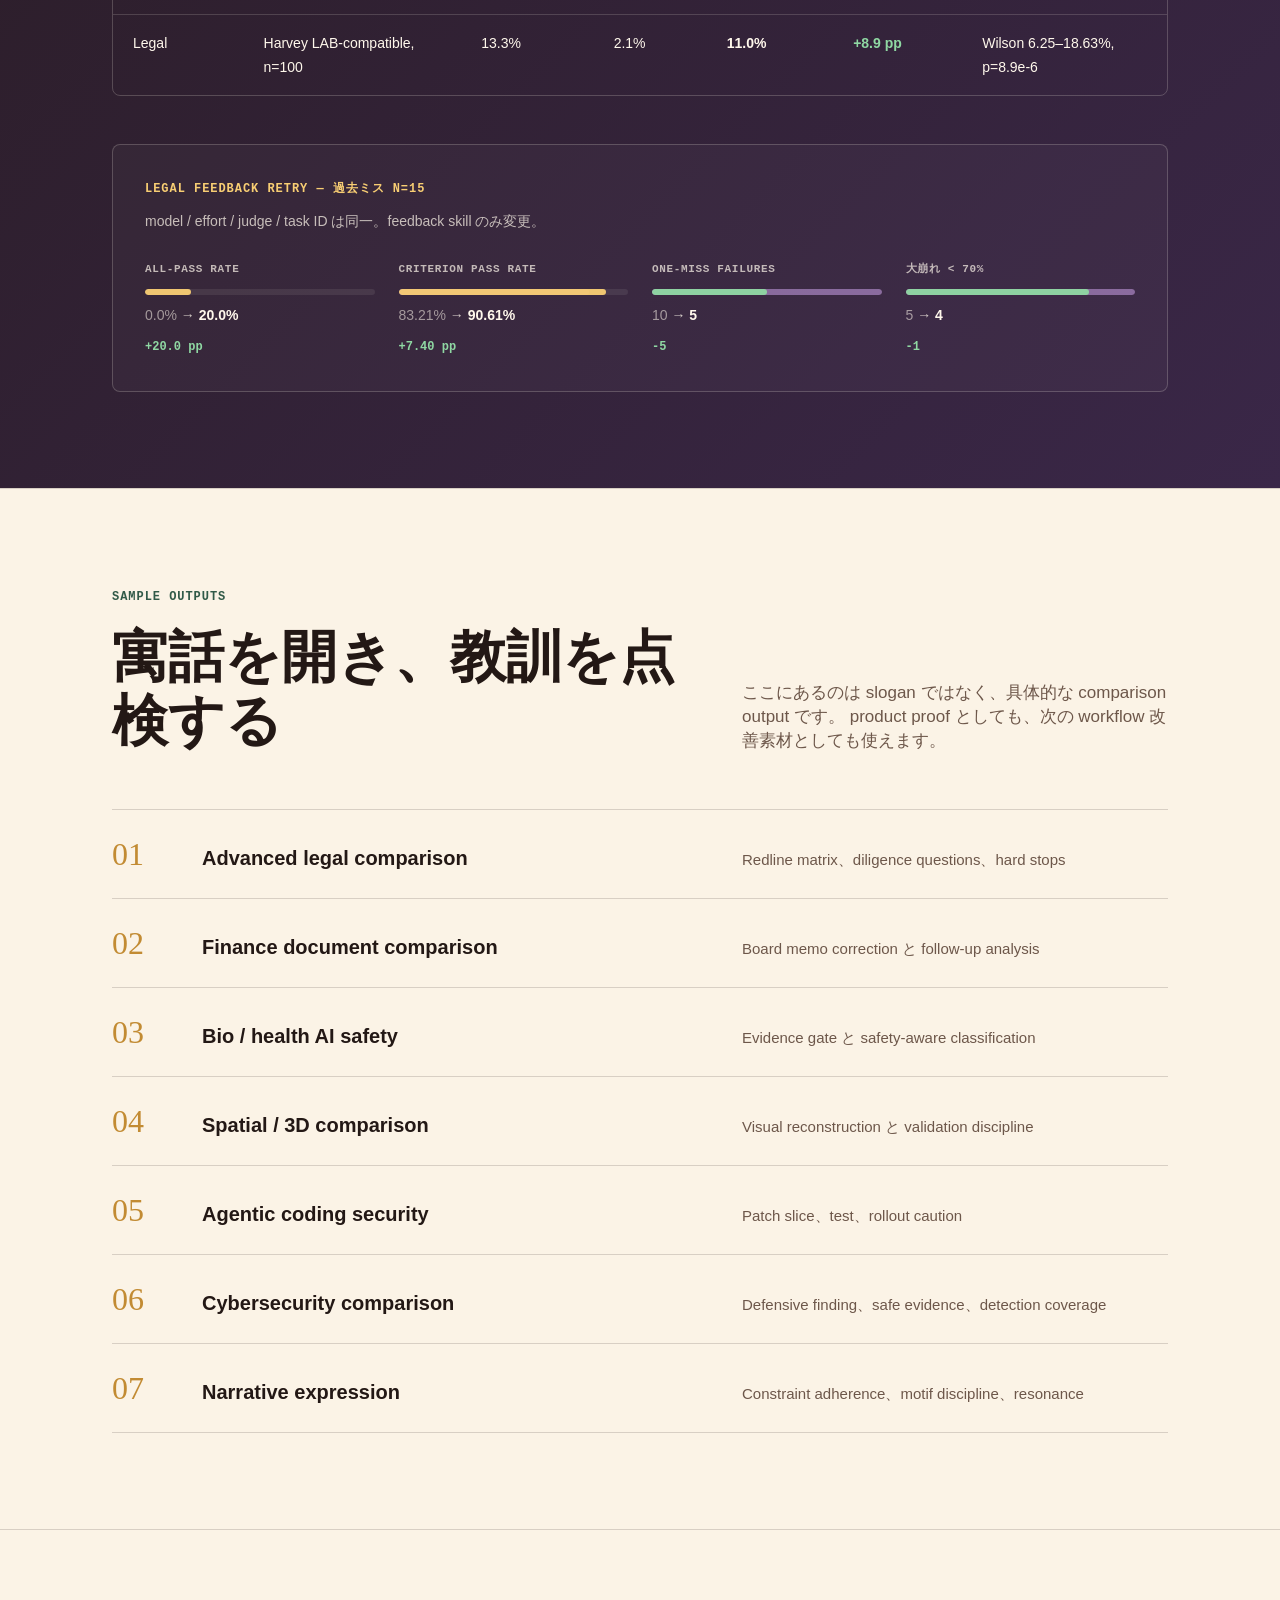
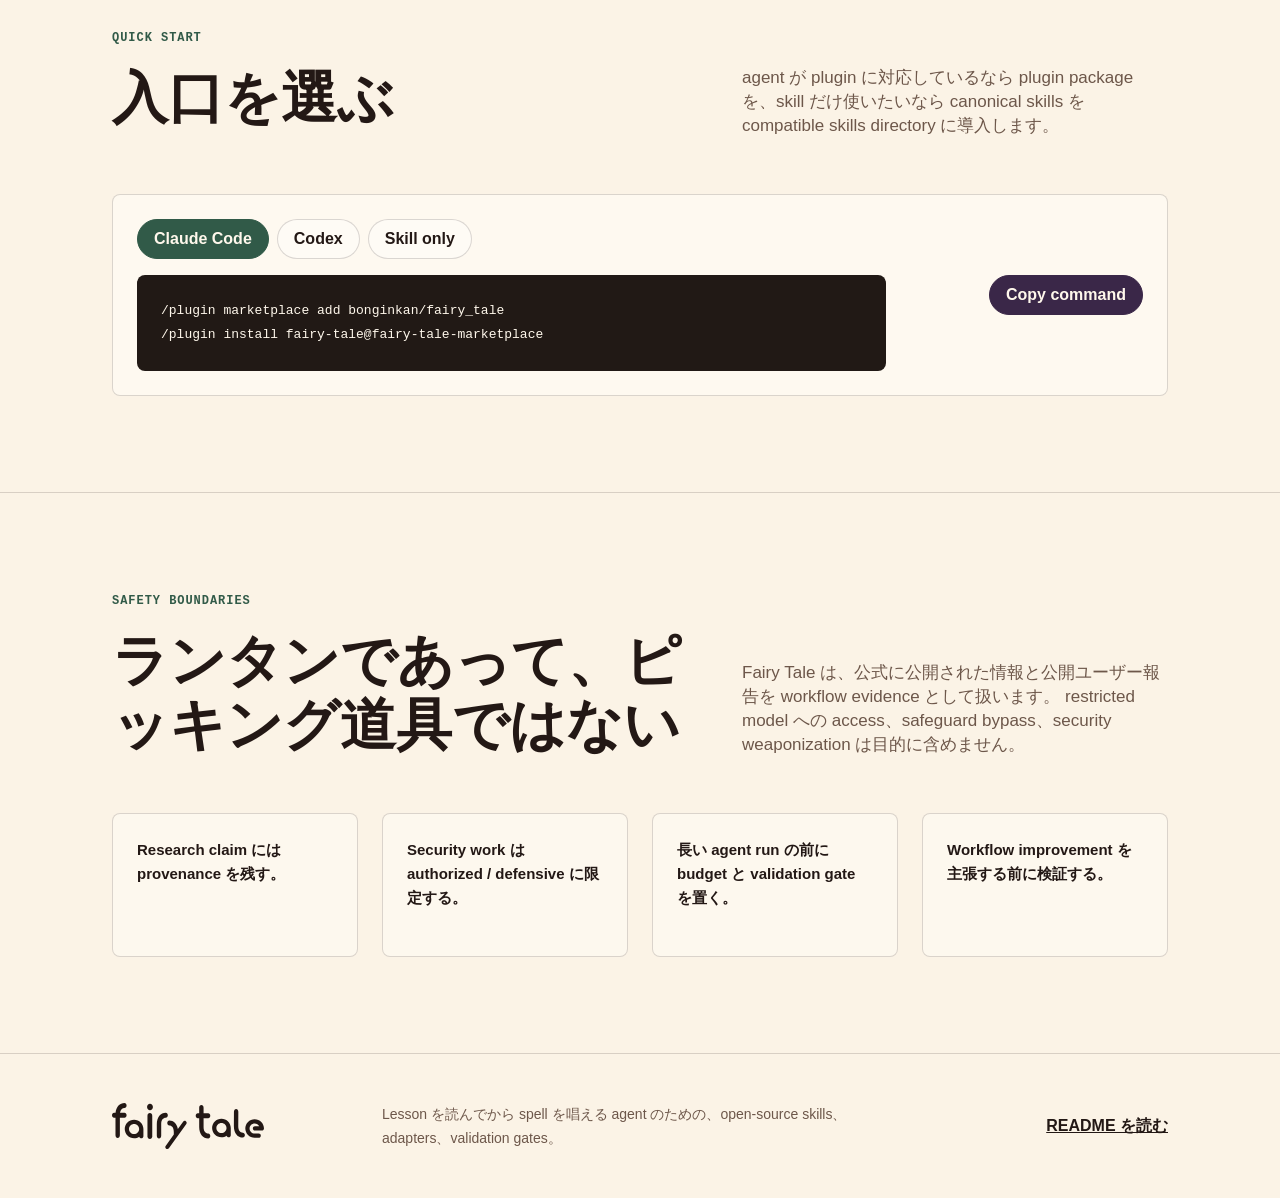
==== commit f5d0de2e: "Strengthen LP benchmark section with chart, full table, and metric cards Replaced the slim 3-row sna" ====
--- a/lp/ja/index.html
+++ b/lp/ja/index.html
@@ -173,37 +173,140 @@
             </p>
           </div>
 
-          <div class="snapshot-table" role="region" aria-label="Benchmark snapshot" tabindex="0">
+          <figure class="chart" aria-label="ドメイン別 pass rate 比較">
+            <figcaption class="chart-caption">
+              <span class="chart-title">ドメイン別 Pass rate</span>
+              <span class="chart-legend" aria-hidden="true">
+                <span class="lg lg-fable">Fable / Mythos (公開値)</span>
+                <span class="lg lg-base">GPT-5.5 baseline</span>
+                <span class="lg lg-ft">GPT-5.5 + Fairy Tale</span>
+              </span>
+            </figcaption>
+            <div class="chart-grid" role="img" aria-label="Pass rate chart">
+              <div class="chart-row">
+                <div class="chart-label">Legal<br><small>n=100, Harvey LAB 互換</small></div>
+                <div class="chart-bars">
+                  <div class="bar bar-fable" style="--v:13.3"><span>13.3%</span></div>
+                  <div class="bar bar-base"  style="--v:2.1"><span>2.1%</span></div>
+                  <div class="bar bar-ft"    style="--v:11.0"><span>11.0%</span></div>
+                </div>
+              </div>
+              <div class="chart-row">
+                <div class="chart-label">Biology<br><small>n=5, BioMysteryBench-preview</small></div>
+                <div class="chart-bars">
+                  <div class="bar bar-fable" style="--v:83.9"><span>83.9%</span></div>
+                  <div class="bar bar-base"  style="--v:60.0"><span>60.0%</span></div>
+                  <div class="bar bar-ft"    style="--v:80.0"><span>80.0%</span></div>
+                </div>
+              </div>
+              <div class="chart-row">
+                <div class="chart-label">Agentic coding<br><small>n=20, SWE-Bench Pro</small></div>
+                <div class="chart-bars">
+                  <div class="bar bar-fable" style="--v:80.3"><span>80.3%</span></div>
+                  <div class="bar bar-base"  style="--v:58.6"><span>58.6%</span></div>
+                  <div class="bar bar-ft"    style="--v:55.0"><span>55.0%</span></div>
+                </div>
+              </div>
+              <div class="chart-row">
+                <div class="chart-label">HLE<br><small>n=100, random sample</small></div>
+                <div class="chart-bars">
+                  <div class="bar bar-fable bar-na" style="--v:0"><span>—</span></div>
+                  <div class="bar bar-base"  style="--v:35.0"><span>35.0%</span></div>
+                  <div class="bar bar-ft"    style="--v:51.0"><span>51.0%</span></div>
+                </div>
+              </div>
+            </div>
+            <p class="chart-note">
+              いずれも local 再現値です。95% Wilson CI は README 参照。
+              Fable/Mythos は画像公開値、HLE には比較可能な Fable 行はありません。
+            </p>
+          </figure>
+
+          <div class="snapshot-table" role="region" aria-label="ベンチマーク詳細" tabindex="0">
             <table>
               <thead>
                 <tr>
                   <th>Domain</th>
-                  <th>Sample</th>
-                  <th>Fairy Tale signal</th>
-                  <th>How to read it</th>
+                  <th>Benchmark</th>
+                  <th>Fable / Mythos</th>
+                  <th>GPT-5.5</th>
+                  <th>+ Fairy Tale</th>
+                  <th>Delta</th>
+                  <th>CI / note</th>
                 </tr>
               </thead>
               <tbody>
                 <tr>
-                  <td>Legal</td>
-                  <td>Harvey LAB-compatible retry</td>
-                  <td>prior misses で all-pass +20.0 pp</td>
-                  <td>同じ model / judge で feedback loop を確認</td>
+                  <td>Agentic coding</td>
+                  <td>SWE-Bench Pro, n=20</td>
+                  <td>80.3%</td>
+                  <td>58.6%</td>
+                  <td class="ft">55.0%</td>
+                  <td class="neg">-3.6 pp</td>
+                  <td>Wilson 34.2–74.2%</td>
                 </tr>
                 <tr>
                   <td>Biology</td>
-                  <td>BioMysteryBench preview</td>
-                  <td>local medium run で 4/5</td>
-                  <td>marker と signature reasoning の evidence gate</td>
+                  <td>BioMysteryBench-preview, n=5</td>
+                  <td>46.1 / 83.9%</td>
+                  <td>60.0%</td>
+                  <td class="ft">80.0%</td>
+                  <td class="pos">+20.0 pp</td>
+                  <td>Wilson 37.6–96.4%</td>
                 </tr>
                 <tr>
-                  <td>HLE</td>
-                  <td>Random sample, n=100</td>
-                  <td>tools + residency harness で 51/100</td>
-                  <td>tool condition が違うため leaderboard claim ではない</td>
+                  <td>Cybersecurity</td>
+                  <td>ExploitBench v8 ladder, n=6</td>
+                  <td>78.0% Cap%</td>
+                  <td>34.0% Cap%</td>
+                  <td class="ft">1.33 avg · 4/6 +</td>
+                  <td class="ref">reference only</td>
+                  <td>Ladder score, defensive</td>
+                </tr>
+                <tr>
+                  <td>Legal</td>
+                  <td>Harvey LAB-compatible, n=100</td>
+                  <td>13.3%</td>
+                  <td>2.1%</td>
+                  <td class="ft">11.0%</td>
+                  <td class="pos">+8.9 pp</td>
+                  <td>Wilson 6.25–18.63%, p=8.9e-6</td>
                 </tr>
               </tbody>
             </table>
+          </div>
+
+          <div class="metric-block">
+            <div class="metric-block-head">
+              <div class="section-kicker">Legal Feedback Retry — 過去ミス n=15</div>
+              <p>model / effort / judge / task ID は同一。feedback skill のみ変更。</p>
+            </div>
+            <div class="metric-grid">
+              <div class="metric">
+                <span class="metric-label">All-pass rate</span>
+                <span class="metric-bar"><span class="metric-from" style="--w:0"></span><span class="metric-to" style="--w:20"></span></span>
+                <span class="metric-values"><b>0.0%</b> → <strong>20.0%</strong></span>
+                <span class="metric-delta pos">+20.0 pp</span>
+              </div>
+              <div class="metric">
+                <span class="metric-label">Criterion pass rate</span>
+                <span class="metric-bar"><span class="metric-from" style="--w:83.21"></span><span class="metric-to" style="--w:90.61"></span></span>
+                <span class="metric-values"><b>83.21%</b> → <strong>90.61%</strong></span>
+                <span class="metric-delta pos">+7.40 pp</span>
+              </div>
+              <div class="metric">
+                <span class="metric-label">One-miss failures</span>
+                <span class="metric-bar metric-bar-inv"><span class="metric-from" style="--w:100"></span><span class="metric-to" style="--w:50"></span></span>
+                <span class="metric-values"><b>10</b> → <strong>5</strong></span>
+                <span class="metric-delta pos">-5</span>
+              </div>
+              <div class="metric">
+                <span class="metric-label">大崩れ &lt; 70%</span>
+                <span class="metric-bar metric-bar-inv"><span class="metric-from" style="--w:100"></span><span class="metric-to" style="--w:80"></span></span>
+                <span class="metric-values"><b>5</b> → <strong>4</strong></span>
+                <span class="metric-delta pos">-1</span>
+              </div>
+            </div>
           </div>
         </div>
       </section>
--- a/lp/styles.css
+++ b/lp/styles.css
@@ -394,6 +394,7 @@
   border: 1px solid rgba(255, 248, 236, 0.20);
   border-radius: var(--radius);
   overflow-x: auto;
+  margin-top: 48px;
 }
 table {
   width: 100%;
@@ -401,7 +402,7 @@
   border-collapse: collapse;
 }
 th, td {
-  padding: 16px 24px;
+  padding: 16px 20px;
   border-bottom: 1px solid rgba(255, 248, 236, 0.16);
   text-align: left;
   vertical-align: top;
@@ -416,6 +417,214 @@
   font-weight: 800;
   letter-spacing: 0.08em;
   text-transform: uppercase;
+}
+td.ft { color: #fff8ec; font-weight: 700; }
+td.pos { color: #8fd8a3; font-weight: 700; }
+td.neg { color: #e89b9b; font-weight: 700; }
+td.ref { color: var(--lantern); font-weight: 700; }
+
+/* ---------- Chart (snapshot bar chart) ---------- */
+.snapshot .chart {
+  margin: 0 0 8px;
+  padding: 32px;
+  border: 1px solid rgba(255, 248, 236, 0.20);
+  border-radius: var(--radius);
+  background: rgba(255, 248, 236, 0.03);
+}
+.chart-caption {
+  display: flex;
+  flex-wrap: wrap;
+  justify-content: space-between;
+  align-items: baseline;
+  gap: 16px;
+  margin-bottom: 32px;
+}
+.chart-title {
+  font-family: Georgia, "Times New Roman", serif;
+  font-size: 22px;
+  line-height: 32px;
+  color: #fff8ec;
+}
+.chart-legend {
+  display: flex;
+  flex-wrap: wrap;
+  gap: 16px;
+  font-family: ui-monospace, SFMono-Regular, Menlo, Consolas, monospace;
+  font-size: 11px;
+  letter-spacing: 0.04em;
+  color: rgba(255, 248, 236, 0.78);
+}
+.chart-legend .lg {
+  display: inline-flex;
+  align-items: center;
+  gap: 8px;
+}
+.chart-legend .lg::before {
+  content: "";
+  width: 12px;
+  height: 12px;
+  border-radius: 3px;
+  background: currentColor;
+}
+.chart-legend .lg-fable { color: #c9a96a; }
+.chart-legend .lg-base  { color: #b48ad1; }
+.chart-legend .lg-ft    { color: var(--lantern); }
+
+.chart-grid {
+  display: grid;
+  row-gap: 24px;
+}
+.chart-row {
+  display: grid;
+  grid-template-columns: 200px 1fr;
+  column-gap: 24px;
+  align-items: center;
+}
+.chart-label {
+  font-size: 14px;
+  font-weight: 700;
+  color: #fff8ec;
+  line-height: 1.3;
+}
+.chart-label small {
+  display: block;
+  margin-top: 4px;
+  font-family: ui-monospace, SFMono-Regular, Menlo, Consolas, monospace;
+  font-size: 11px;
+  font-weight: 500;
+  letter-spacing: 0.04em;
+  color: rgba(255, 248, 236, 0.6);
+}
+.chart-bars {
+  display: grid;
+  row-gap: 6px;
+}
+.bar {
+  position: relative;
+  height: 20px;
+  border-radius: 3px;
+  background: currentColor;
+  width: calc(var(--v) * 1%);
+  min-width: 2px;
+  transition: width 400ms cubic-bezier(0.25, 1, 0.5, 1);
+}
+.bar span {
+  position: absolute;
+  left: calc(100% + 8px);
+  top: 50%;
+  transform: translateY(-50%);
+  color: #fff8ec;
+  font-family: ui-monospace, SFMono-Regular, Menlo, Consolas, monospace;
+  font-size: 12px;
+  font-weight: 700;
+  white-space: nowrap;
+}
+.bar-fable { color: #c9a96a; }
+.bar-base  { color: #b48ad1; }
+.bar-ft    { color: var(--lantern); }
+.bar-na    { background: transparent; border: 1px dashed rgba(255, 248, 236, 0.3); }
+.bar-na span { color: rgba(255, 248, 236, 0.5); left: 8px; }
+
+.chart-note {
+  margin: 24px 0 0;
+  font-size: 12px;
+  line-height: var(--lh);
+  color: rgba(255, 248, 236, 0.62);
+}
+
+/* ---------- Metric block (legal feedback retry) ---------- */
+.metric-block {
+  margin-top: 48px;
+  padding: 32px;
+  border: 1px solid rgba(255, 248, 236, 0.20);
+  border-radius: var(--radius);
+  background: rgba(255, 248, 236, 0.03);
+}
+.metric-block-head {
+  margin-bottom: 24px;
+}
+.metric-block-head .section-kicker {
+  margin: 0 0 8px;
+  color: var(--lantern);
+}
+.metric-block-head p {
+  color: rgba(255, 248, 236, 0.72);
+  font-size: 14px;
+  line-height: var(--lh);
+}
+.metric-grid {
+  display: grid;
+  grid-template-columns: repeat(4, minmax(0, 1fr));
+  gap: 24px;
+}
+.metric {
+  display: grid;
+  row-gap: 8px;
+}
+.metric-label {
+  font-family: ui-monospace, SFMono-Regular, Menlo, Consolas, monospace;
+  font-size: 11px;
+  font-weight: 800;
+  letter-spacing: 0.06em;
+  text-transform: uppercase;
+  color: rgba(255, 248, 236, 0.7);
+}
+.metric-bar {
+  position: relative;
+  height: 6px;
+  border-radius: 3px;
+  background: rgba(255, 248, 236, 0.08);
+  overflow: hidden;
+}
+.metric-from,
+.metric-to {
+  position: absolute;
+  top: 0;
+  left: 0;
+  height: 100%;
+  border-radius: 3px;
+  transition: width 400ms cubic-bezier(0.25, 1, 0.5, 1);
+}
+.metric-from {
+  width: calc(var(--w) * 1%);
+  background: rgba(180, 138, 209, 0.6);
+}
+.metric-to {
+  width: calc(var(--w) * 1%);
+  background: var(--lantern);
+  mix-blend-mode: normal;
+}
+.metric-bar .metric-from { z-index: 1; }
+.metric-bar .metric-to   { z-index: 2; opacity: 0.95; }
+.metric-bar-inv .metric-to { background: #8fd8a3; }
+.metric-values {
+  font-size: 14px;
+  color: rgba(255, 248, 236, 0.78);
+}
+.metric-values b {
+  color: rgba(255, 248, 236, 0.55);
+  font-weight: 500;
+}
+.metric-values strong {
+  color: #fff8ec;
+  font-weight: 800;
+}
+.metric-delta {
+  font-family: ui-monospace, SFMono-Regular, Menlo, Consolas, monospace;
+  font-size: 12px;
+  font-weight: 800;
+}
+.metric-delta.pos { color: #8fd8a3; }
+.metric-delta.neg { color: #e89b9b; }
+
+@media (max-width: 860px) {
+  .chart-row { grid-template-columns: 1fr; row-gap: 12px; }
+  .metric-grid { grid-template-columns: repeat(2, minmax(0, 1fr)); }
+}
+@media (max-width: 560px) {
+  .snapshot .chart, .metric-block { padding: 24px; }
+  .metric-grid { grid-template-columns: 1fr; }
+  .bar span { font-size: 11px; }
 }
 
 /* ---------- Samples ---------- */
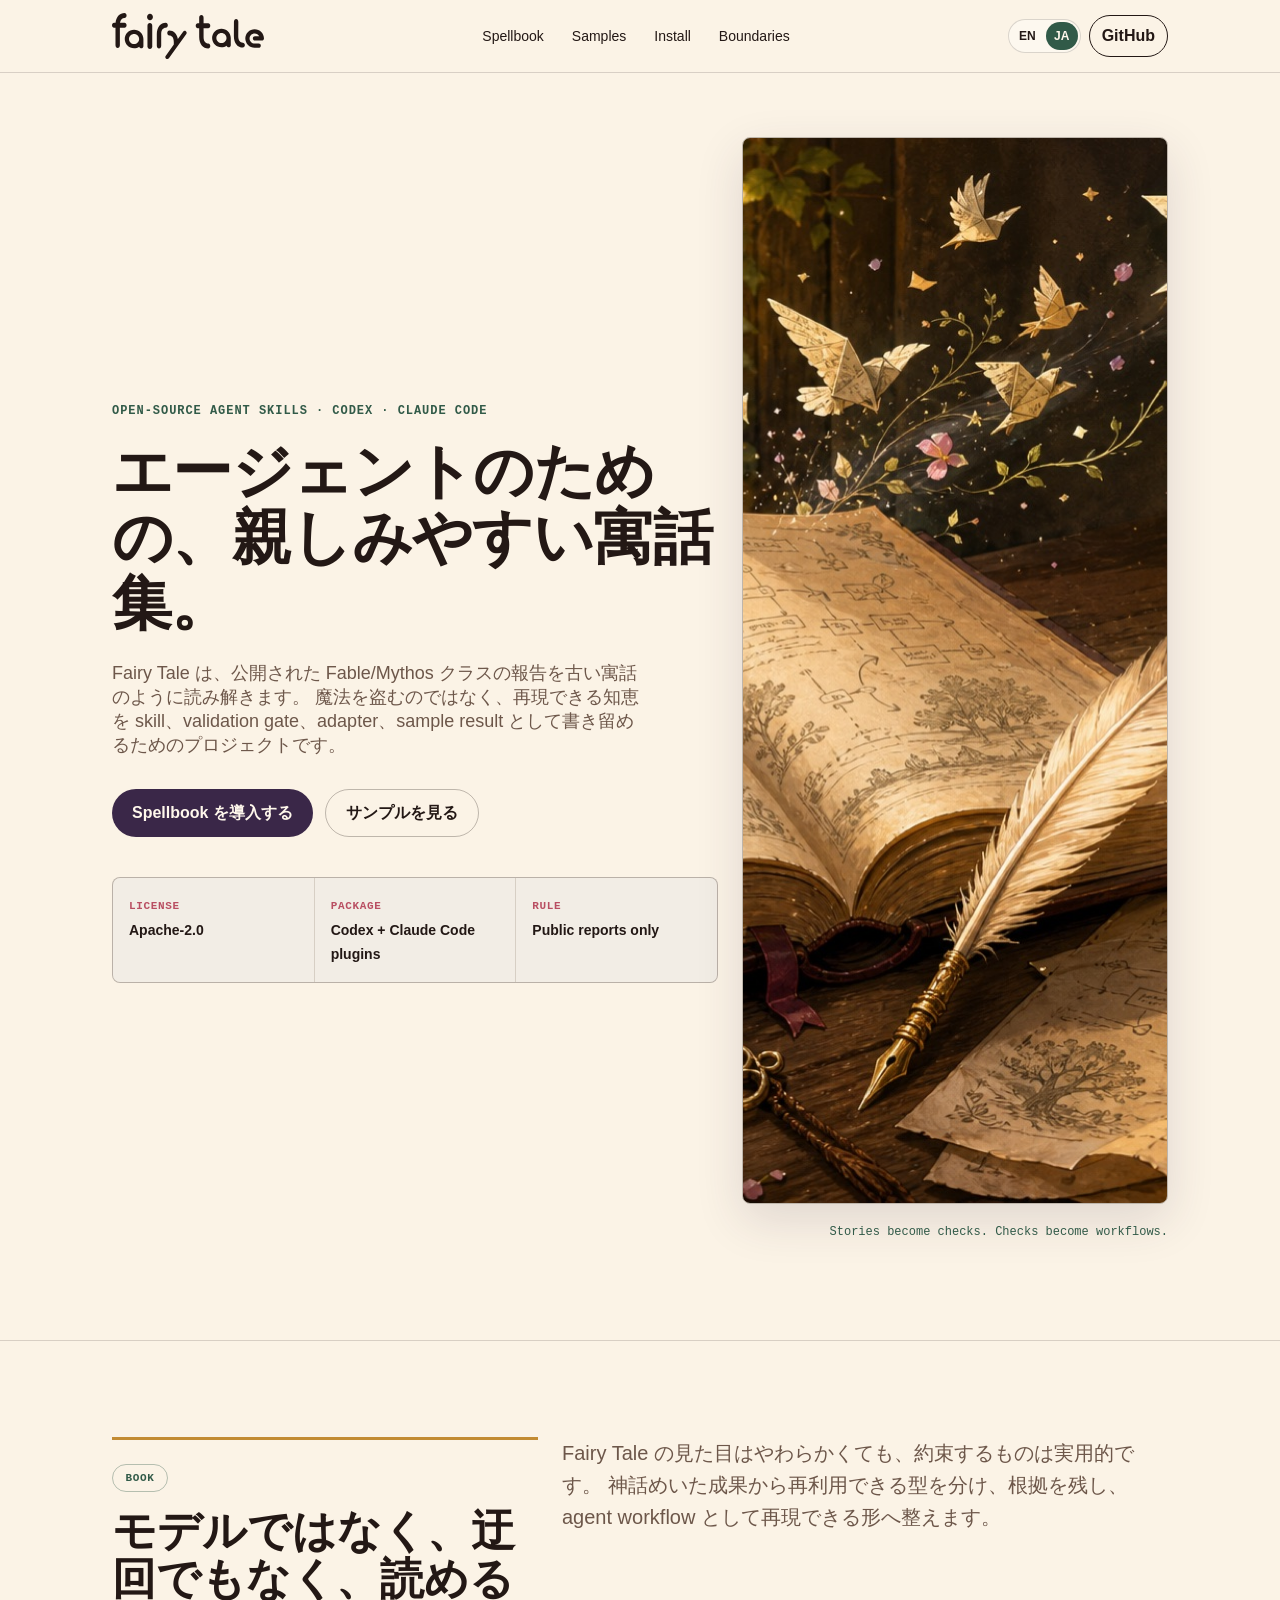
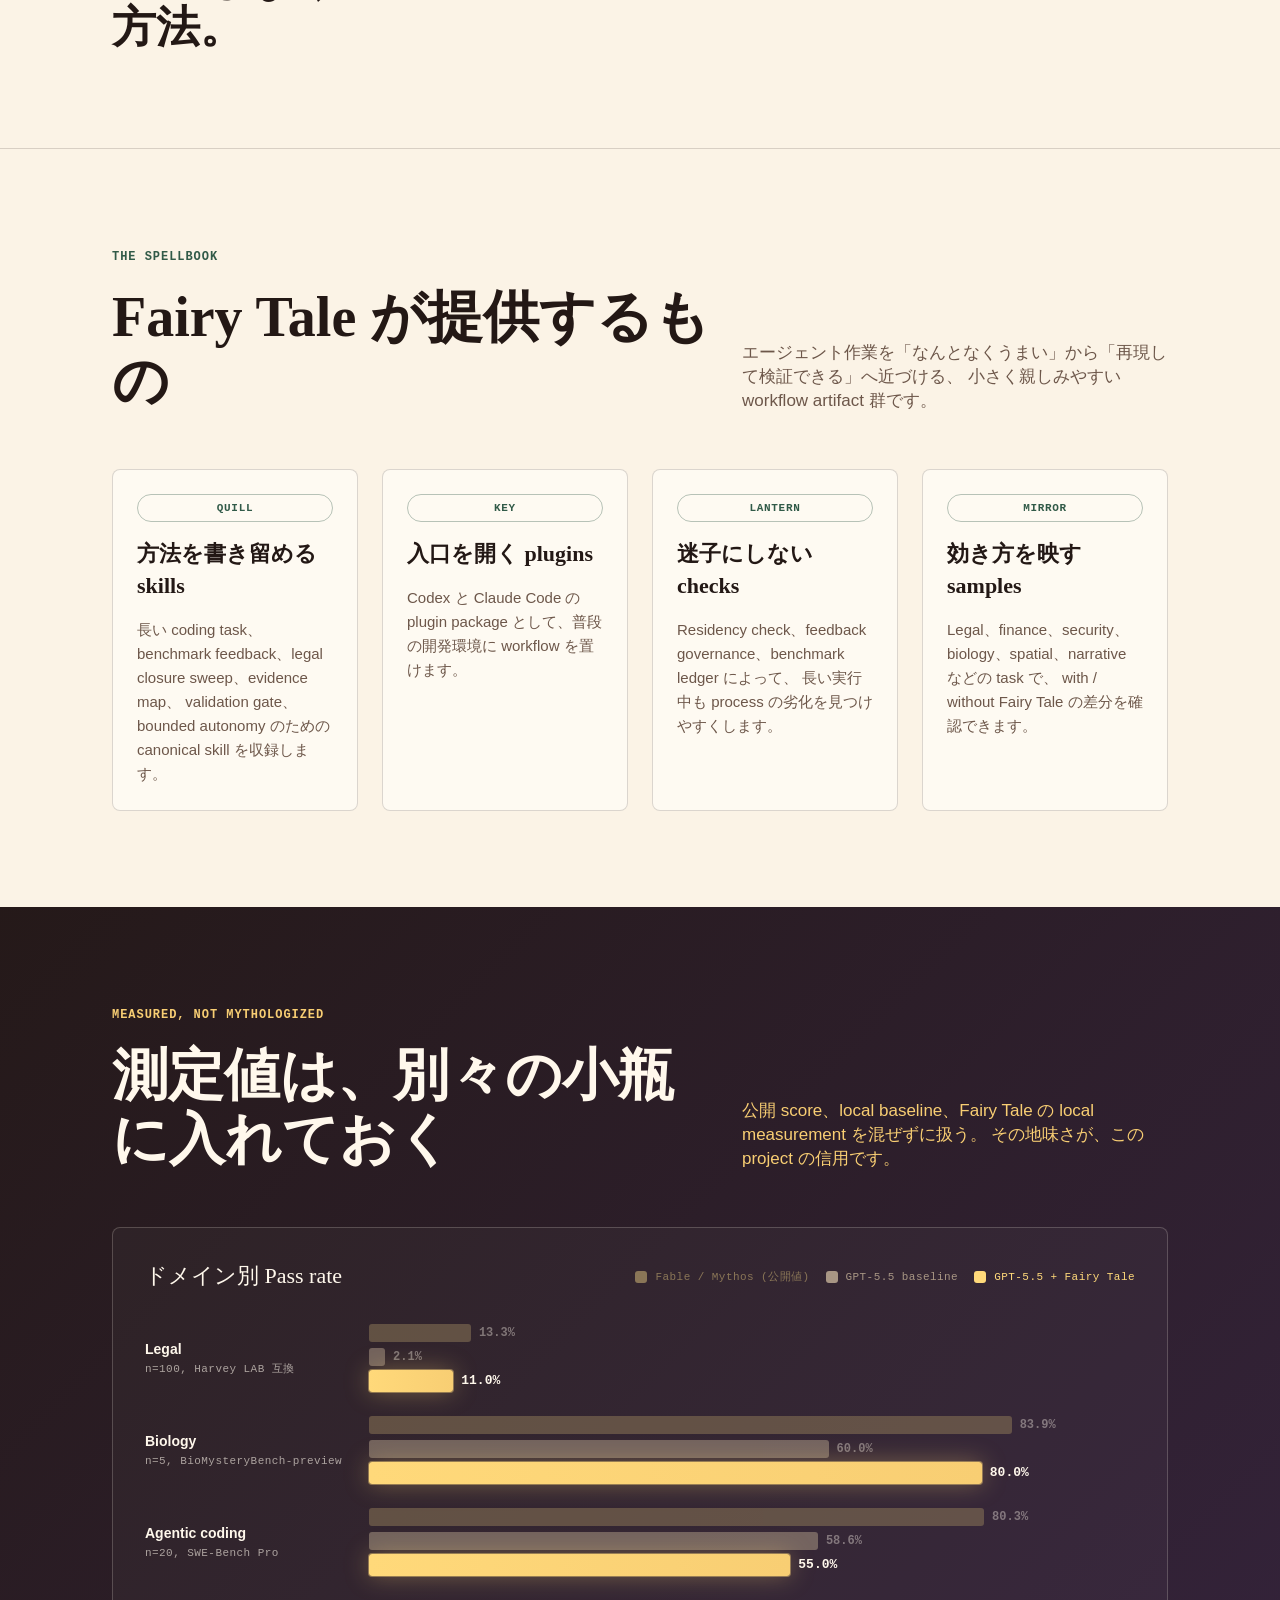
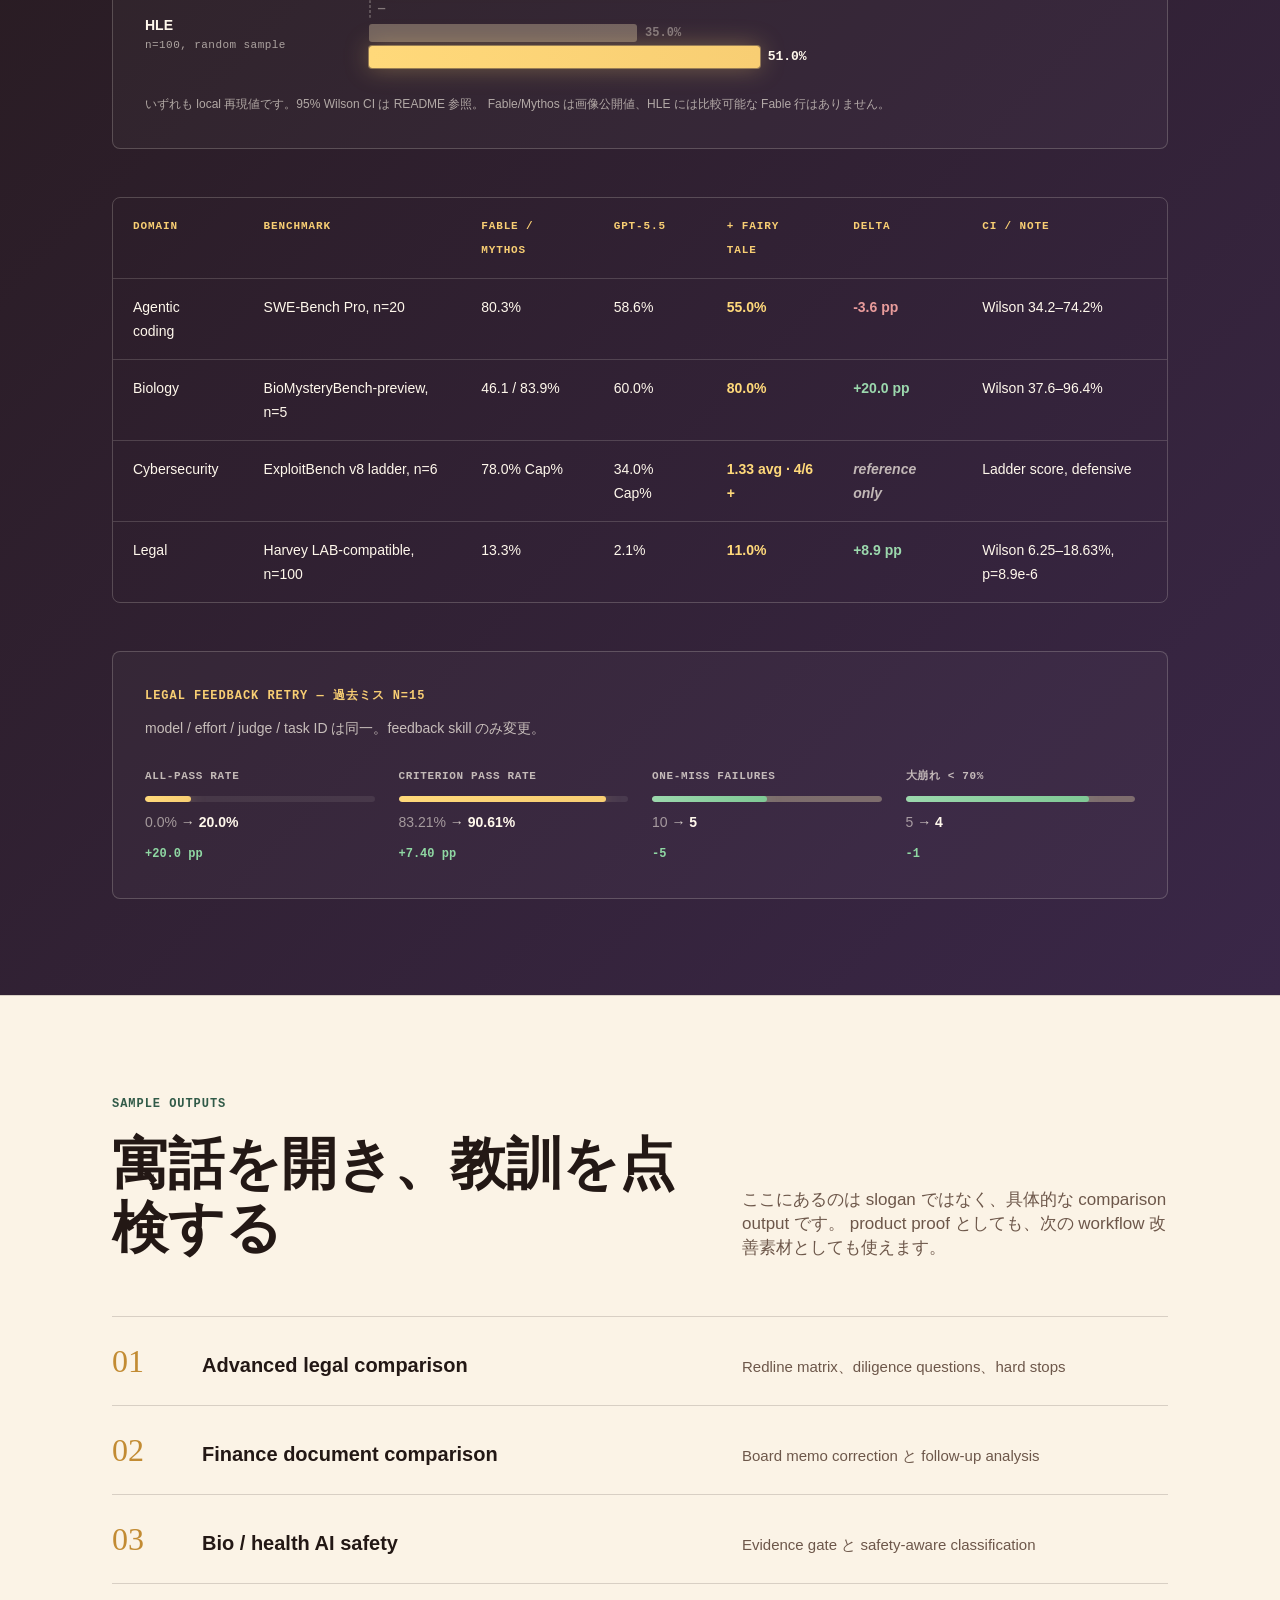
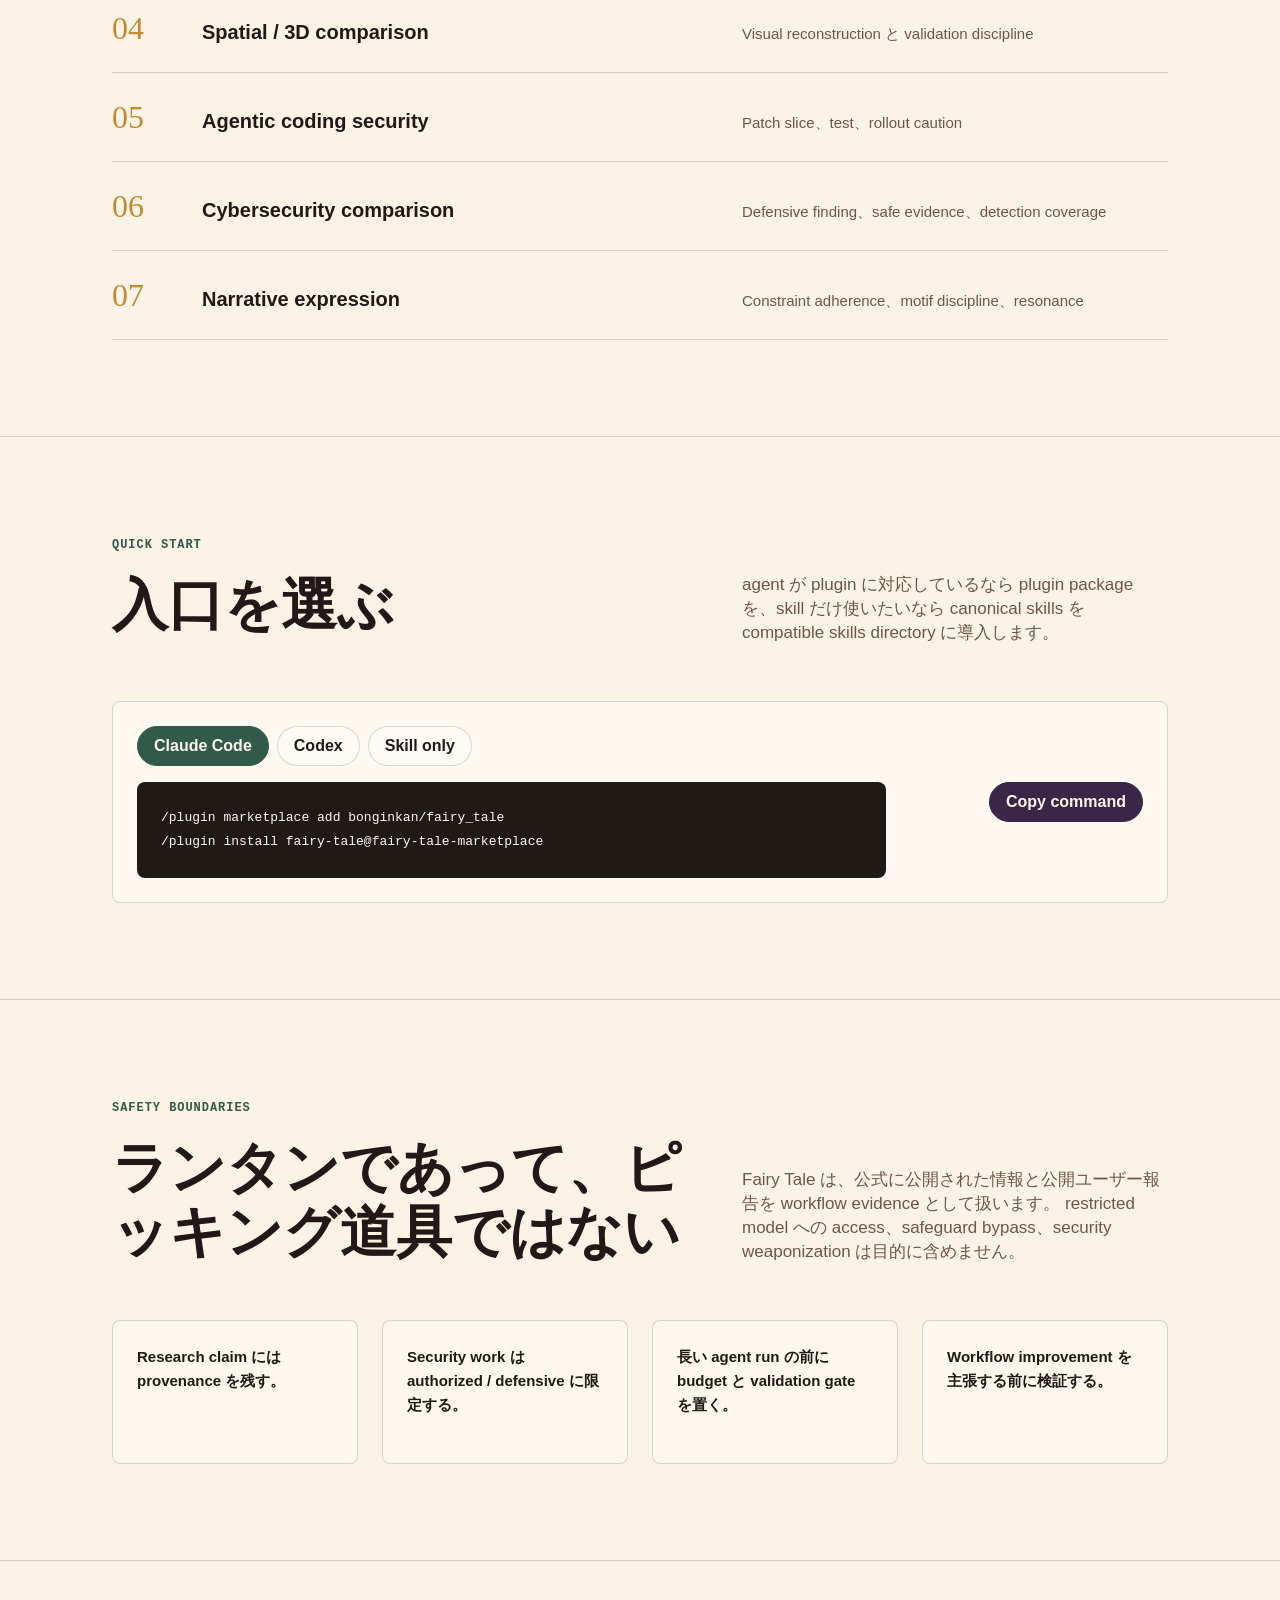
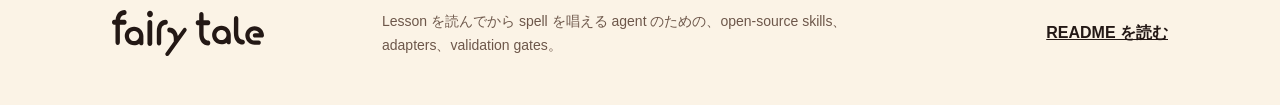
==== commit 4c0ec2b9: "Address PR review: compress hero, add absolute og:image, brighten FT bars - Convert hero PNG (2.8MB," ====
--- a/lp/ja/index.html
+++ b/lp/ja/index.html
@@ -15,7 +15,12 @@
       content="公開 Fable/Mythos レポートから、Codex、Claude Code、skill-compatible assistant で使える親しみやすい再現可能 workflow を作ります。"
     >
     <meta property="og:type" content="website">
-    <meta property="og:image" content="../assets/fable-workbench.png">
+    <meta property="og:image" content="https://fairy-tale-psi.vercel.app/assets/fable-workbench-og.jpg">
+    <meta property="og:image:width" content="1200">
+    <meta property="og:image:height" content="630">
+    <meta property="og:url" content="https://fairy-tale-psi.vercel.app/ja/">
+    <meta name="twitter:card" content="summary_large_image">
+    <meta name="twitter:image" content="https://fairy-tale-psi.vercel.app/assets/fable-workbench-og.jpg">
     <link rel="icon" href="../assets/fairy-tale-wordmark.svg" type="image/svg+xml">
     <link rel="alternate" hreflang="en" href="../">
     <link rel="alternate" hreflang="ja" href="./">
@@ -91,8 +96,12 @@
 
             <figure class="hero-art">
               <img
-                src="../assets/fable-workbench.png"
+                src="../assets/fable-workbench.jpg"
                 alt="開いた寓話集、羽根ペン、鍵、ランタン、ページから舞い上がる紙片の鳥"
+                width="1600"
+                height="1067"
+                loading="eager"
+                decoding="async"
               >
               <figcaption>Stories become checks. Checks become workflows.</figcaption>
             </figure>
@@ -323,37 +332,37 @@
           </div>
 
           <div class="sample-list">
-            <a href="../../sample_results/01-advanced-legal-comparison.md">
+            <a href="https://github.com/bonginkan/fairy_tale/blob/main/sample_results/01-advanced-legal-comparison.md">
               <span>01</span>
               <strong>Advanced legal comparison</strong>
               <em>Redline matrix、diligence questions、hard stops</em>
             </a>
-            <a href="../../sample_results/02-finance-document-comparison.md">
+            <a href="https://github.com/bonginkan/fairy_tale/blob/main/sample_results/02-finance-document-comparison.md">
               <span>02</span>
               <strong>Finance document comparison</strong>
               <em>Board memo correction と follow-up analysis</em>
             </a>
-            <a href="../../sample_results/03-bio-health-ai-safety-comparison.md">
+            <a href="https://github.com/bonginkan/fairy_tale/blob/main/sample_results/03-bio-health-ai-safety-comparison.md">
               <span>03</span>
               <strong>Bio / health AI safety</strong>
               <em>Evidence gate と safety-aware classification</em>
             </a>
-            <a href="../../sample_results/04-spatial-3d-comparison.md">
+            <a href="https://github.com/bonginkan/fairy_tale/blob/main/sample_results/04-spatial-3d-comparison.md">
               <span>04</span>
               <strong>Spatial / 3D comparison</strong>
               <em>Visual reconstruction と validation discipline</em>
             </a>
-            <a href="../../sample_results/05-agentic-coding-security-comparison.md">
+            <a href="https://github.com/bonginkan/fairy_tale/blob/main/sample_results/05-agentic-coding-security-comparison.md">
               <span>05</span>
               <strong>Agentic coding security</strong>
               <em>Patch slice、test、rollout caution</em>
             </a>
-            <a href="../../sample_results/06-cybersecurity-comparison.md">
+            <a href="https://github.com/bonginkan/fairy_tale/blob/main/sample_results/06-cybersecurity-comparison.md">
               <span>06</span>
               <strong>Cybersecurity comparison</strong>
               <em>Defensive finding、safe evidence、detection coverage</em>
             </a>
-            <a href="../../sample_results/07-narrative-expression-comparison.md">
+            <a href="https://github.com/bonginkan/fairy_tale/blob/main/sample_results/07-narrative-expression-comparison.md">
               <span>07</span>
               <strong>Narrative expression</strong>
               <em>Constraint adherence、motif discipline、resonance</em>
@@ -425,7 +434,7 @@
           Lesson を読んでから spell を唱える agent のための、open-source skills、
           adapters、validation gates。
         </p>
-        <a href="../../README_ja.md">README を読む</a>
+        <a href="https://github.com/bonginkan/fairy_tale/blob/main/README_ja.md">README を読む</a>
       </div>
     </footer>
 
--- a/lp/styles.css
+++ b/lp/styles.css
@@ -418,10 +418,10 @@
   letter-spacing: 0.08em;
   text-transform: uppercase;
 }
-td.ft { color: #fff8ec; font-weight: 700; }
-td.pos { color: #8fd8a3; font-weight: 700; }
+td.ft { color: #ffd97a; font-weight: 800; }
+td.pos { color: #9bd8ad; font-weight: 700; }
 td.neg { color: #e89b9b; font-weight: 700; }
-td.ref { color: var(--lantern); font-weight: 700; }
+td.ref { color: rgba(255, 248, 236, 0.7); font-weight: 600; font-style: italic; }
 
 /* ---------- Chart (snapshot bar chart) ---------- */
 .snapshot .chart {
@@ -466,9 +466,9 @@
   border-radius: 3px;
   background: currentColor;
 }
-.chart-legend .lg-fable { color: #c9a96a; }
-.chart-legend .lg-base  { color: #b48ad1; }
-.chart-legend .lg-ft    { color: var(--lantern); }
+.chart-legend .lg-fable { color: #8a7657; }
+.chart-legend .lg-base  { color: #a89684; }
+.chart-legend .lg-ft    { color: #ffd97a; }
 
 .chart-grid {
   display: grid;
@@ -501,29 +501,44 @@
 }
 .bar {
   position: relative;
-  height: 20px;
+  height: 18px;
   border-radius: 3px;
   background: currentColor;
   width: calc(var(--v) * 1%);
   min-width: 2px;
-  transition: width 400ms cubic-bezier(0.25, 1, 0.5, 1);
+  opacity: 0.55;
+  transition: width 400ms cubic-bezier(0.25, 1, 0.5, 1), opacity 200ms ease;
 }
 .bar span {
   position: absolute;
   left: calc(100% + 8px);
   top: 50%;
   transform: translateY(-50%);
-  color: #fff8ec;
+  color: rgba(255, 248, 236, 0.7);
   font-family: ui-monospace, SFMono-Regular, Menlo, Consolas, monospace;
   font-size: 12px;
   font-weight: 700;
   white-space: nowrap;
 }
-.bar-fable { color: #c9a96a; }
-.bar-base  { color: #b48ad1; }
-.bar-ft    { color: var(--lantern); }
-.bar-na    { background: transparent; border: 1px dashed rgba(255, 248, 236, 0.3); }
-.bar-na span { color: rgba(255, 248, 236, 0.5); left: 8px; }
+.bar-fable { color: #8a7657; }
+.bar-base  { color: #a89684; }
+.bar-ft {
+  color: #ffd97a;
+  height: 22px;
+  margin-top: -2px;
+  opacity: 1;
+  background: linear-gradient(90deg, #ffd97a 0%, #f8ce73 100%);
+  box-shadow:
+    0 0 0 1px rgba(255, 217, 122, 0.4),
+    0 0 24px rgba(248, 206, 115, 0.35);
+}
+.bar-ft span {
+  color: #fff8ec;
+  font-weight: 800;
+  font-size: 13px;
+}
+.bar-na    { background: transparent; border: 1px dashed rgba(255, 248, 236, 0.22); opacity: 1; }
+.bar-na span { color: rgba(255, 248, 236, 0.4); left: 8px; }
 
 .chart-note {
   margin: 24px 0 0;
@@ -587,16 +602,19 @@
 }
 .metric-from {
   width: calc(var(--w) * 1%);
-  background: rgba(180, 138, 209, 0.6);
+  background: rgba(168, 150, 132, 0.55);
 }
 .metric-to {
   width: calc(var(--w) * 1%);
-  background: var(--lantern);
-  mix-blend-mode: normal;
+  background: linear-gradient(90deg, #ffd97a 0%, #f8ce73 100%);
+  box-shadow: 0 0 16px rgba(248, 206, 115, 0.4);
 }
 .metric-bar .metric-from { z-index: 1; }
-.metric-bar .metric-to   { z-index: 2; opacity: 0.95; }
-.metric-bar-inv .metric-to { background: #8fd8a3; }
+.metric-bar .metric-to   { z-index: 2; }
+.metric-bar-inv .metric-to {
+  background: linear-gradient(90deg, #9bd8ad 0%, #7fc995 100%);
+  box-shadow: 0 0 16px rgba(143, 216, 163, 0.4);
+}
 .metric-values {
   font-size: 14px;
   color: rgba(255, 248, 236, 0.78);
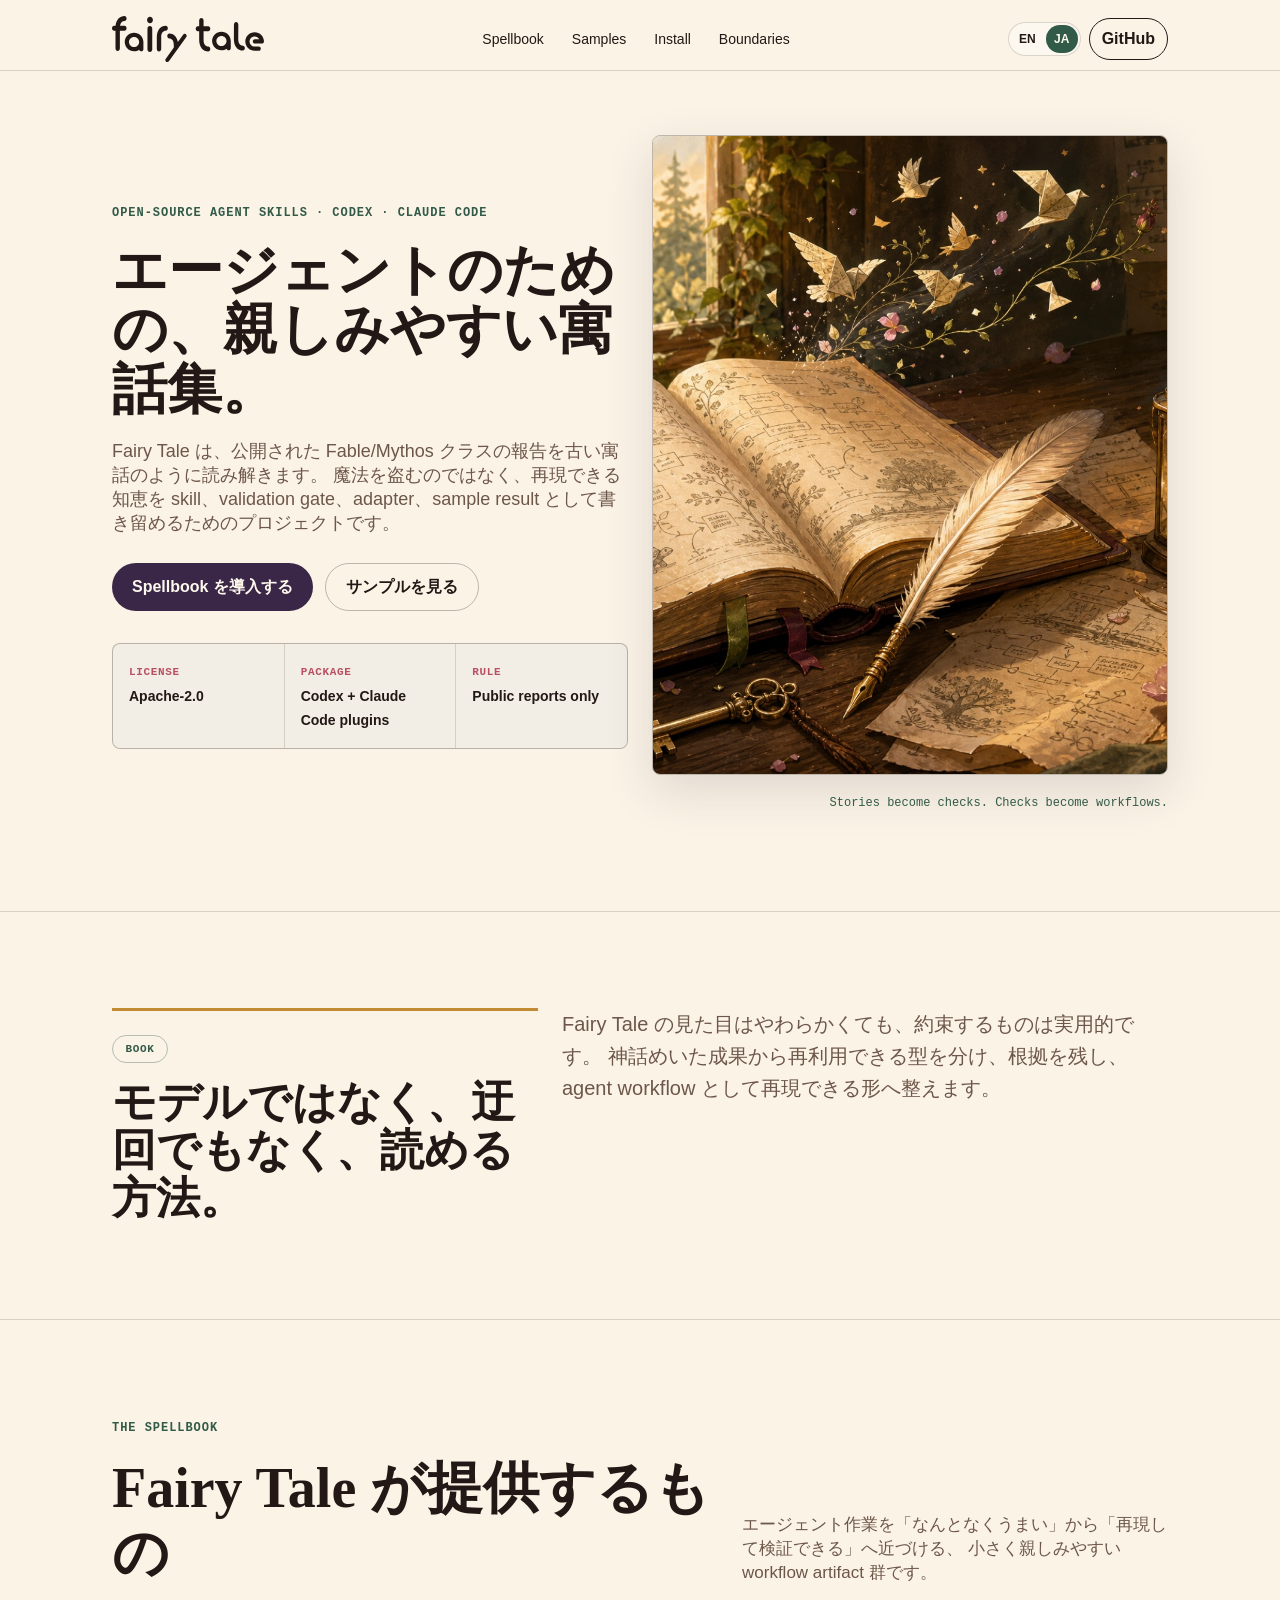
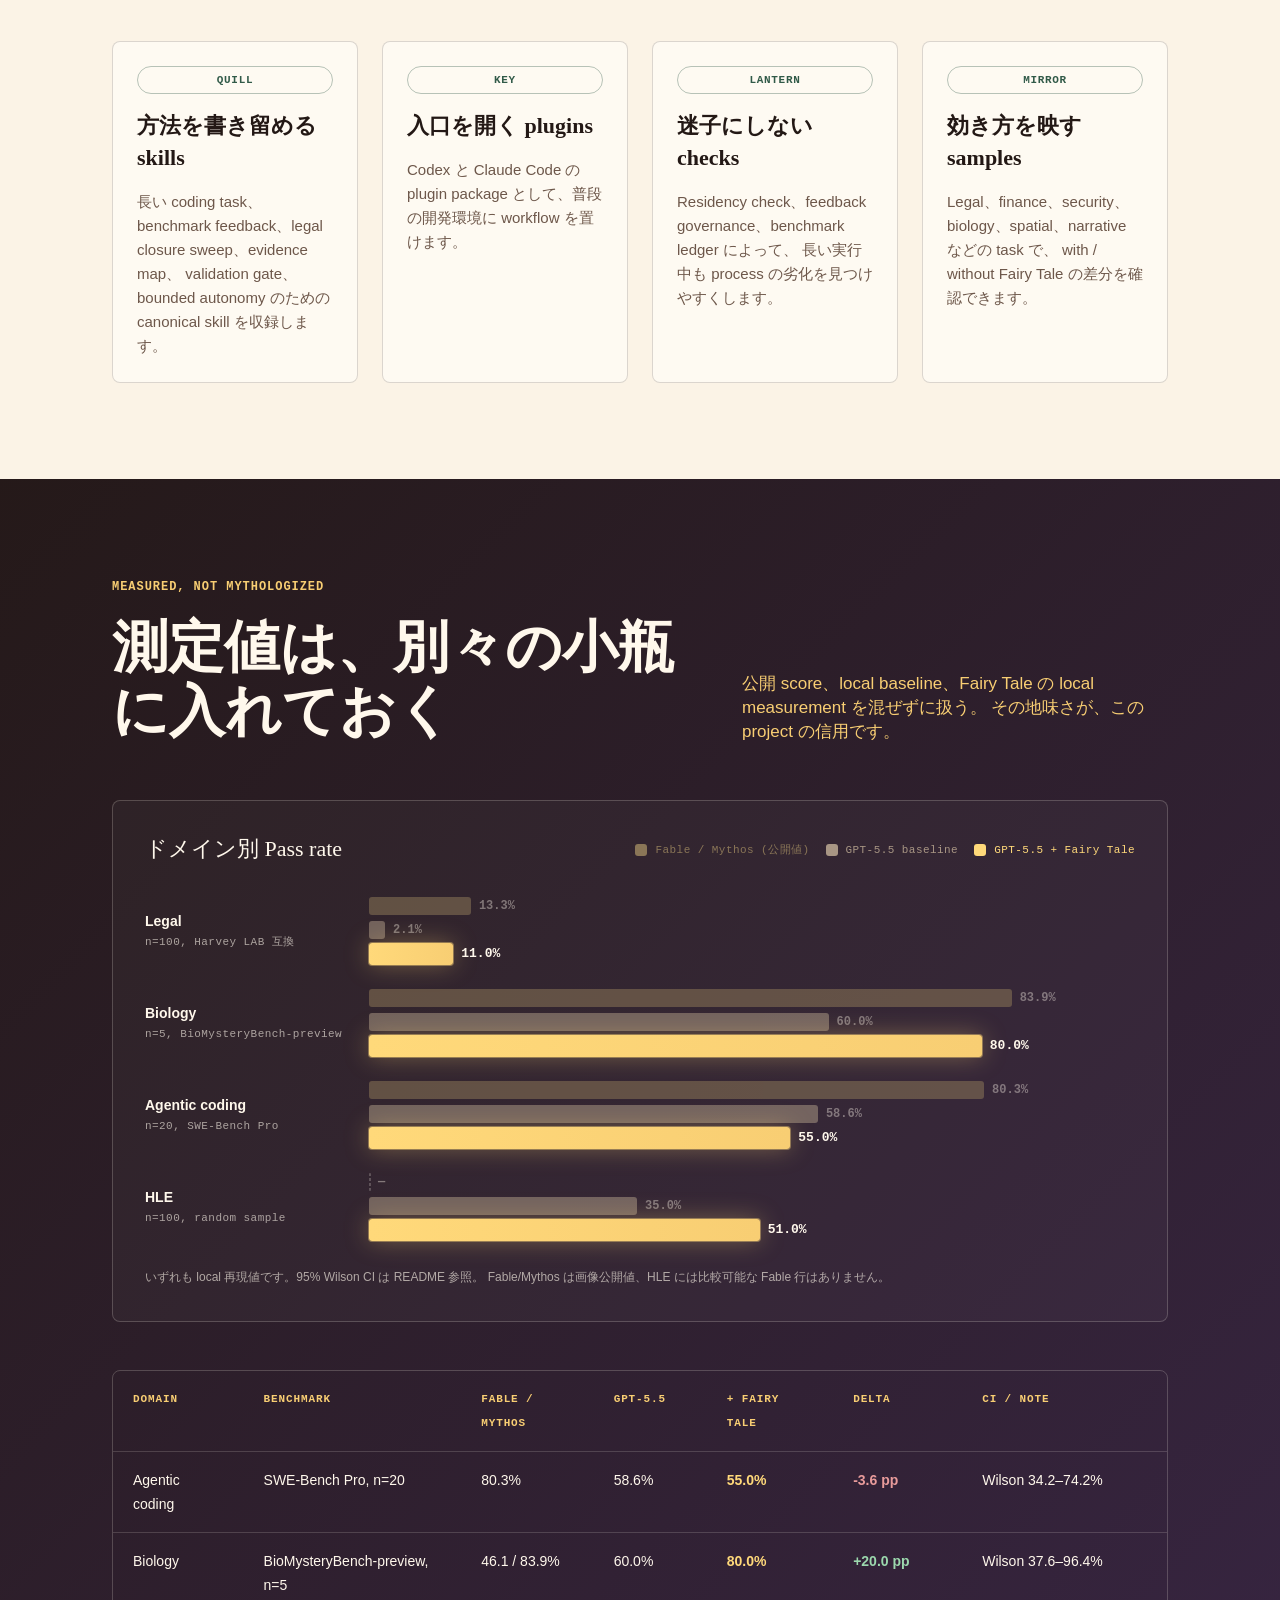
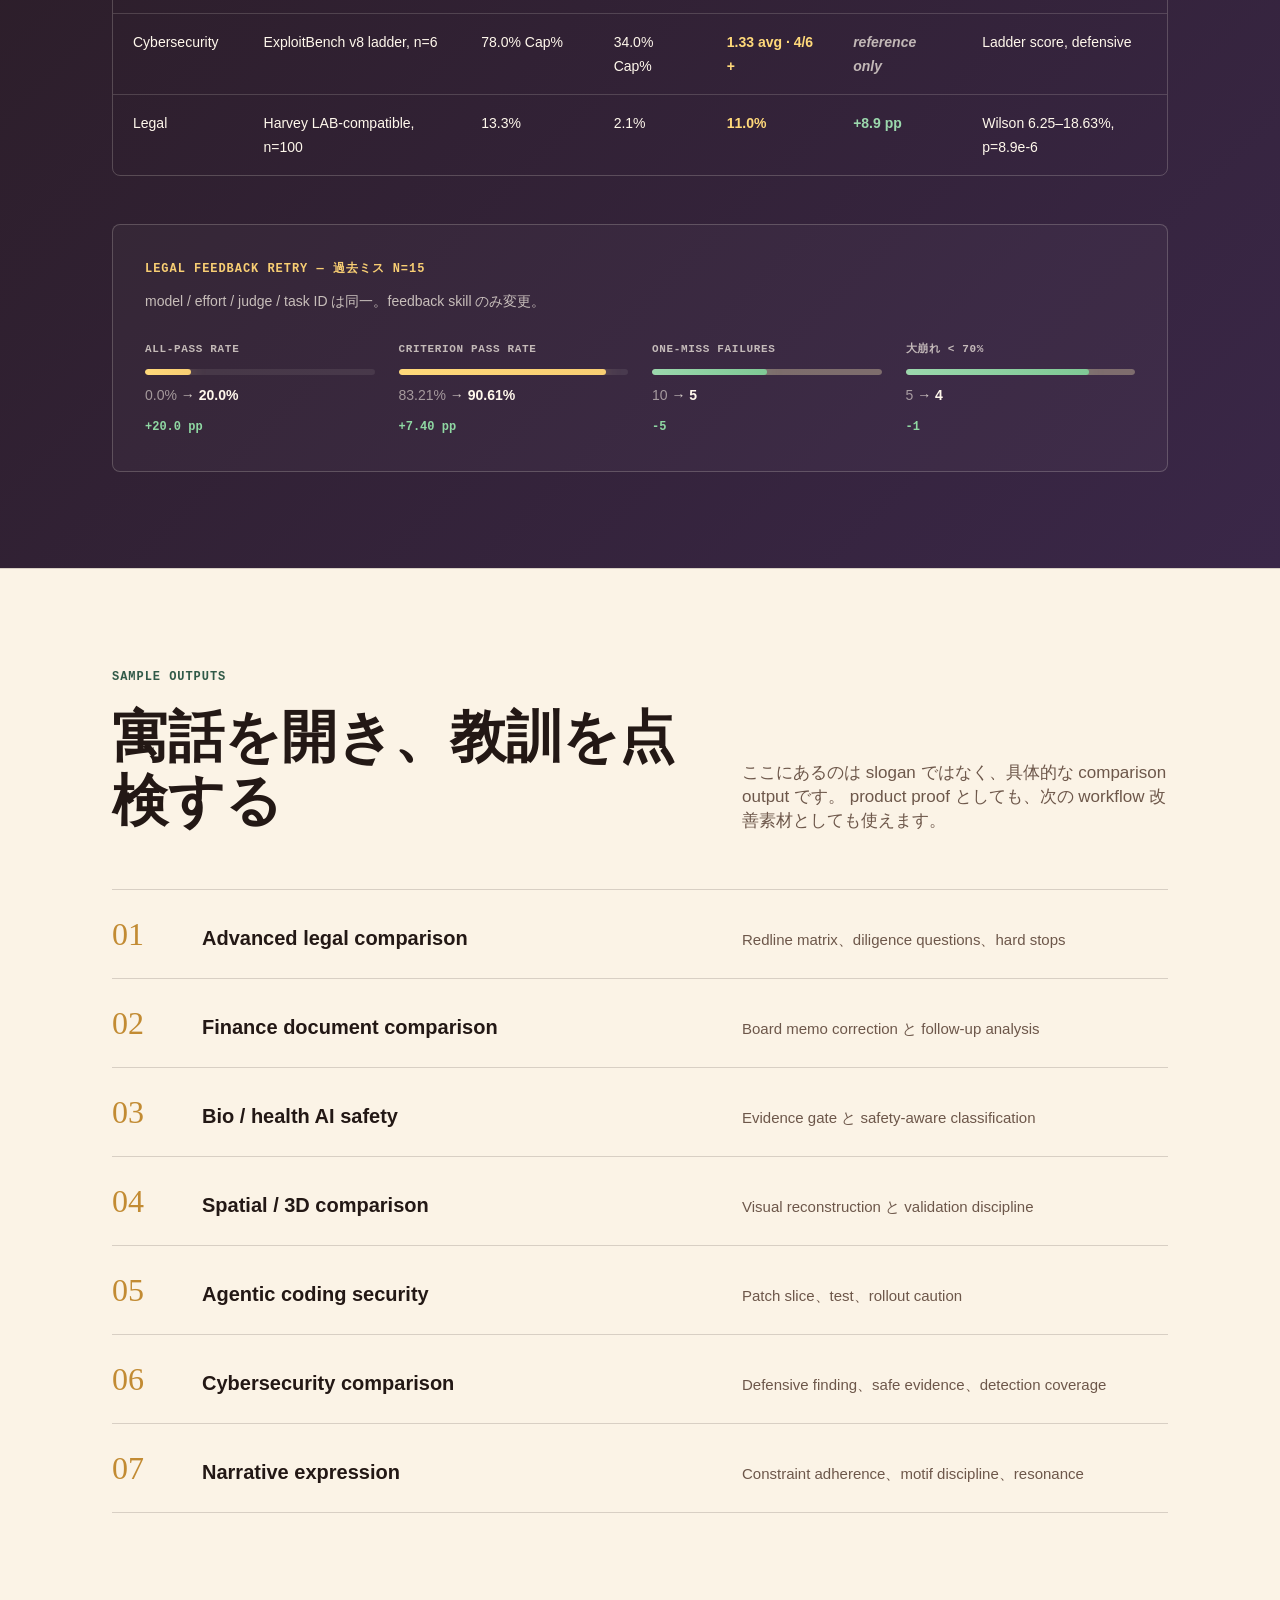
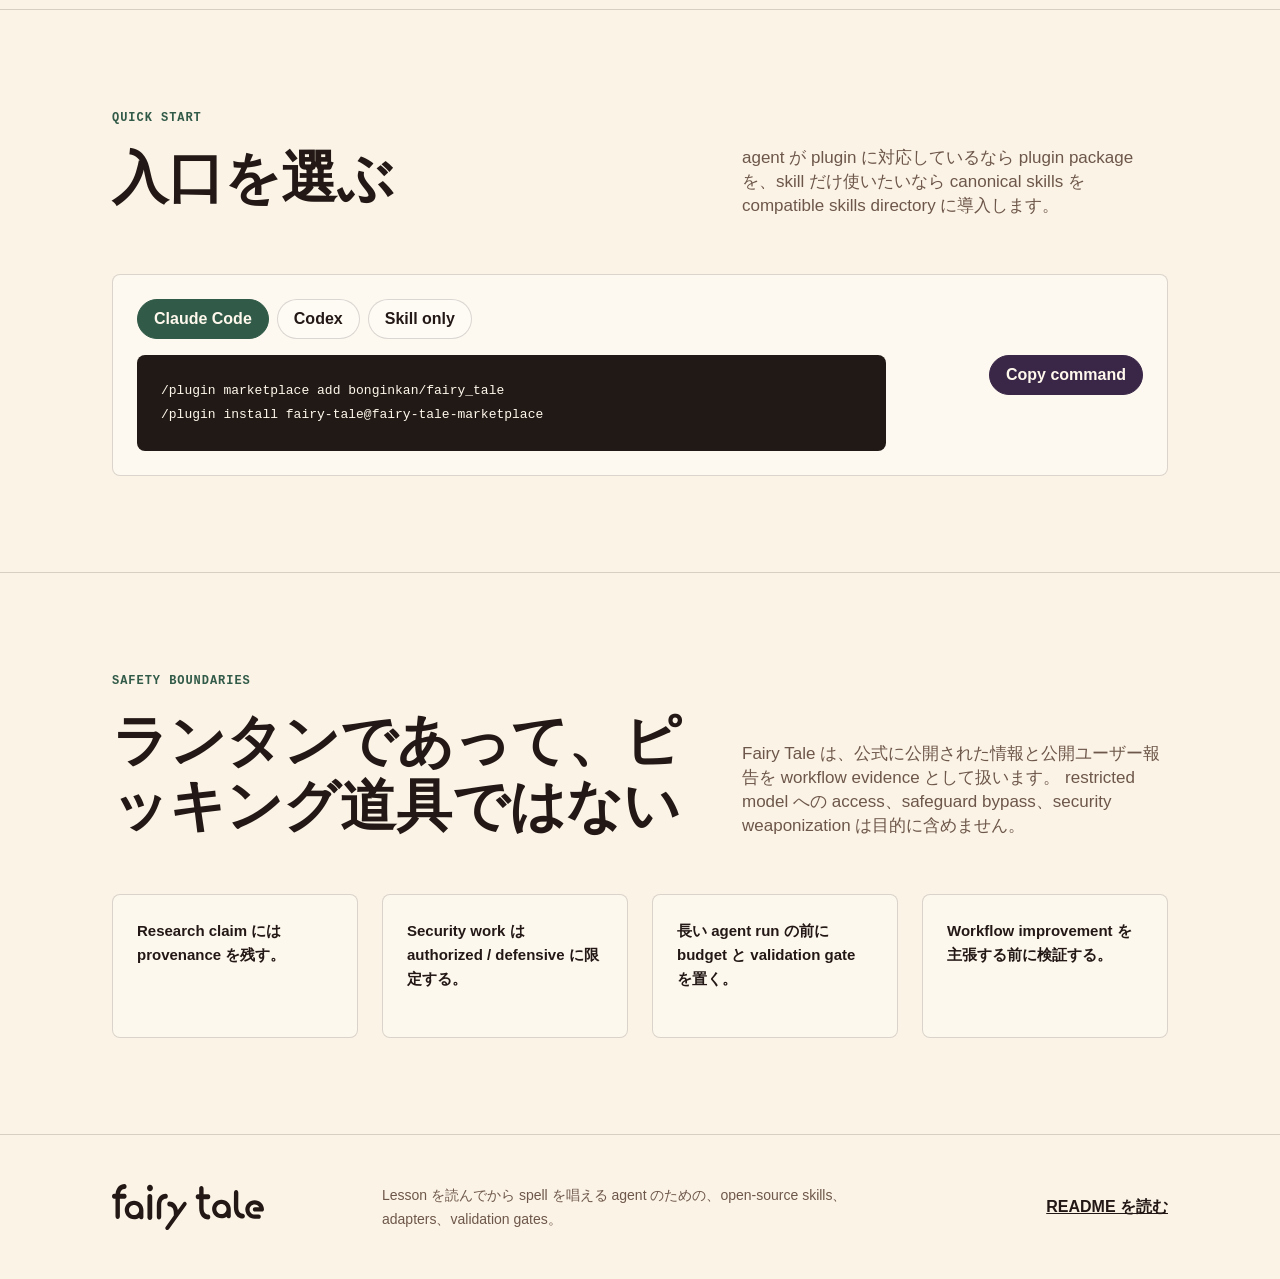
==== commit 59da0441: "feat(lp): surface hero tagline on mobile viewports - add aria-hidden mobile-only paragraph beside he" ====
--- a/lp/ja/index.html
+++ b/lp/ja/index.html
@@ -74,6 +74,7 @@
                 魔法を盗むのではなく、再現できる知恵を skill、validation gate、adapter、sample result
                 として書き留めるためのプロジェクトです。
               </p>
+              <p class="hero-tagline" aria-hidden="true">Stories become checks. Checks become workflows.</p>
               <div class="hero-actions" aria-label="Primary actions">
                 <a class="button primary" href="#install">Spellbook を導入する</a>
                 <a class="button secondary" href="#samples">サンプルを見る</a>
--- a/lp/styles.css
+++ b/lp/styles.css
@@ -105,7 +105,9 @@
   grid-template-columns: auto 1fr auto;
   align-items: center;
   gap: 24px;
-  min-height: 72px;
+  min-height: 0;
+  padding-top: 16px;
+  padding-bottom: 8px;
 }
 
 .brand img { width: 152px; height: auto; }
@@ -169,8 +171,14 @@
   row-gap: 32px;
 }
 
-.hero-copy { grid-column: 1 / 8; }
-.hero-art  { grid-column: 8 / 13; }
+.hero-copy {
+  grid-column: 1 / 7;
+  min-width: 0;
+}
+.hero-art {
+  grid-column: 7 / 13;
+  min-width: 0;
+}
 
 .eyebrow,
 .section-kicker {
@@ -190,14 +198,14 @@
 }
 
 h1 {
-  font-size: clamp(36px, 4.8vw, 60px);
-  line-height: 1.1;
-  letter-spacing: -0.01em;
-  margin-bottom: 24px;
+  font-size: clamp(36px, 4.3vw, 58px);
+  line-height: 1.08;
+  letter-spacing: 0;
+  margin-bottom: 20px;
 }
 
 @media (max-width: 1080px) {
-  h1 { font-size: clamp(34px, 5vw, 52px); }
+  h1 { font-size: clamp(34px, 5vw, 50px); }
 }
 
 .hero-lede {
@@ -205,14 +213,14 @@
   color: var(--ink-soft);
   font-size: 18px;
   line-height: var(--lh);
-  margin-bottom: 32px;
+  margin-bottom: 28px;
 }
 
 .hero-actions {
   display: flex;
   flex-wrap: wrap;
   gap: 12px;
-  margin-bottom: 40px;
+  margin-bottom: 32px;
 }
 
 .button {
@@ -225,6 +233,7 @@
   font-weight: 700;
   text-decoration: none;
   line-height: 48px;
+  white-space: nowrap;
 }
 .button.primary { background: var(--plum); color: #fff8ec; }
 .button.secondary {
@@ -264,8 +273,9 @@
 .hero-art { margin: 0; position: relative; }
 .hero-art img {
   width: 100%;
-  aspect-ratio: 3 / 2;
+  height: clamp(420px, 50vw, 640px);
   object-fit: cover;
+  object-position: 52% 50%;
   border: 1px solid var(--line-strong);
   border-radius: var(--radius);
   box-shadow: var(--shadow);
@@ -278,6 +288,7 @@
   line-height: var(--lh);
   text-align: right;
 }
+.hero-tagline { display: none; }
 
 /* ---------- Sections — uniform vertical rhythm ---------- */
 .section,
@@ -339,7 +350,7 @@
 
 .section-heading h2 {
   font-size: clamp(32px, 4.4vw, 56px);
-  line-height: 64px;
+  line-height: 1.15;
 }
 .section-heading > p {
   color: var(--ink-soft);
@@ -776,17 +787,19 @@
 
 /* ---------- Responsive ---------- */
 @media (max-width: 1080px) {
-  .hero-copy { grid-column: 1 / 8; }
-  .hero-art  { grid-column: 8 / 13; }
   .feature-grid article { grid-column: span 6; }
   .boundary-list li { grid-column: span 6; }
 }
 
 @media (max-width: 860px) {
   .nav-links { display: none; }
+}
+
+@media (max-width: 920px) {
   .hero { padding: 48px 0 64px; }
   .hero-copy { grid-column: 1 / 13; }
   .hero-art  { grid-column: 1 / 13; }
+  .hero-art img { height: clamp(300px, 58vw, 480px); }
   .section, .intro-band { padding: 64px 0; }
   .intro-band .symbol-card { grid-column: 1 / 13; }
   .intro-band .intro-text  { grid-column: 1 / 13; }
@@ -804,11 +817,62 @@
 
 @media (max-width: 560px) {
   :root { --margin: 24px; }
+  .hero { padding: 32px 0 40px; }
+  .hero .band { row-gap: 24px; }
+  .eyebrow { margin-bottom: 12px; }
+  h1 {
+    font-size: clamp(32px, 9.5vw, 40px);
+    line-height: 1.08;
+    margin-bottom: 16px;
+  }
+  .hero-lede {
+    font-size: 16px;
+    margin-bottom: 24px;
+  }
+  .hero-tagline {
+    display: block;
+    color: var(--ink-soft);
+    font-style: italic;
+    font-size: 14px;
+    line-height: 1.4;
+    margin: 0 0 16px;
+  }
+  .hero-actions {
+    gap: 8px;
+    margin-bottom: 24px;
+  }
+  .hero-actions .button { flex: 1 1 148px; }
+  .button {
+    height: 44px;
+    padding: 0 14px;
+    font-size: 14px;
+    line-height: 44px;
+  }
   .feature-grid article { grid-column: 1 / 13; min-height: 0; }
   .boundary-list li     { grid-column: 1 / 13; min-height: 0; }
   .trust-strip { grid-template-columns: 1fr; }
-  h1 { font-size: 40px; line-height: 48px; }
+  .trust-strip > div { padding: 14px 16px; }
+  .hero-art img { height: clamp(200px, 58vw, 260px); }
+  .hero-art figcaption {
+    position: absolute;
+    width: 1px;
+    height: 1px;
+    margin: -1px;
+    padding: 0;
+    overflow: hidden;
+    clip: rect(0 0 0 0);
+    clip-path: inset(50%);
+    white-space: nowrap;
+    border: 0;
+  }
   .section-heading h2 { font-size: 32px; line-height: 40px; }
   .intro-band h2 { font-size: 26px; line-height: 32px; }
   .brand img { width: 128px; }
 }
+
+@media (max-width: 380px) {
+  :root { --margin: 20px; }
+  .site-header .wrap { gap: 12px; }
+  .brand img { width: 120px; }
+  .hero-actions .button { flex-basis: 100%; }
+}
